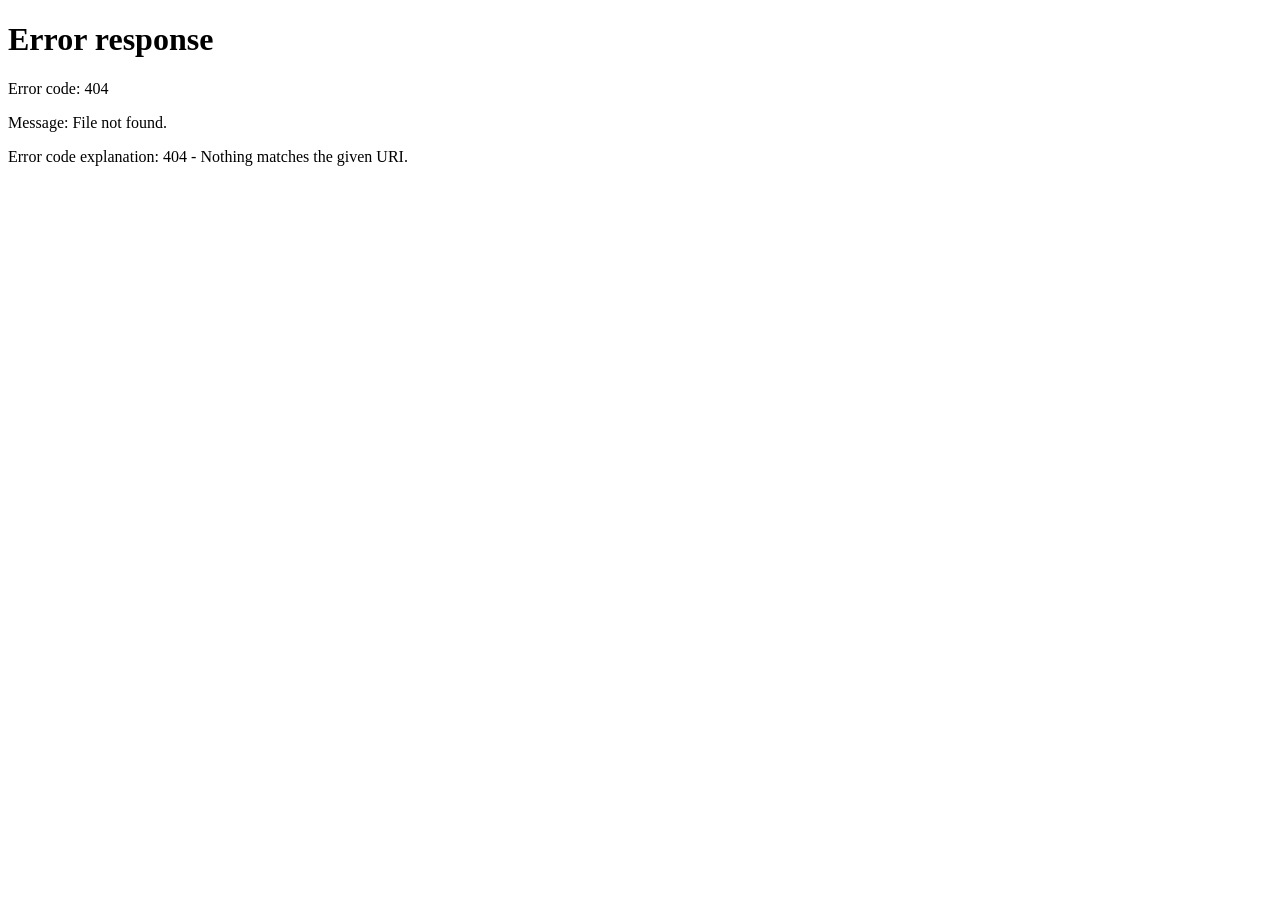
==== index.html @ 5653e05f "Add files via upload" ====
<!doctype html>
<html lang="de">
<head>
<meta charset="utf-8">
<meta name="viewport" content="width=device-width, initial-scale=1">
<title>Anamovo — Atem- &amp; Entspannungsübungen für iPhone, iPad &amp; Apple Watch</title>
<meta name="description" content="Anamovo ist eine Atem- und Entspannungsapp für iPhone, iPad und Apple Watch mit Herzfrequenzmessung, eigenen Übungen und Farbthemes. Alles bleibt lokal auf deinem Gerät.">

<!-- Open Graph / social -->
<meta property="og:type" content="website">
<meta property="og:site_name" content="Anamovo">
<meta property="og:locale" content="de_DE">
<meta property="og:locale:alternate" content="en_US">
<meta property="og:title" content="Anamovo — Atem- &amp; Entspannungsübungen für iPhone, iPad &amp; Apple Watch">
<meta property="og:description" content="Anamovo ist eine Atem- und Entspannungsapp für iPhone, iPad und Apple Watch mit Herzfrequenzmessung, eigenen Übungen und Farbthemes. Alles bleibt lokal auf deinem Gerät.">
<meta property="og:url" content="https://www.anamovo.com/index.html">
<meta property="og:image" content="https://www.anamovo.com/assets/img/og.png">
<meta property="og:image:width" content="1200">
<meta property="og:image:height" content="630">
<meta property="og:image:alt" content="Anamovo — Atem- &amp; Entspannungs-App für iPhone, iPad und Apple Watch">
<meta name="twitter:card" content="summary_large_image">
<meta name="twitter:title" content="Anamovo — Atem- &amp; Entspannungsübungen für iPhone, iPad &amp; Apple Watch">
<meta name="twitter:description" content="Anamovo ist eine Atem- und Entspannungsapp für iPhone, iPad und Apple Watch mit Herzfrequenzmessung, eigenen Übungen und Farbthemes. Alles bleibt lokal auf deinem Gerät.">
<meta name="twitter:image" content="https://www.anamovo.com/assets/img/og.png">
<link rel="canonical" href="./index.html">
<link rel="alternate" hreflang="de" href="./index.html">
<link rel="alternate" hreflang="en" href="./en/index.html">
<script>
  (function () {
    try {
      if (localStorage.getItem("anamovoLang")) return;
      localStorage.setItem("anamovoLang", "1");
      var current = document.documentElement.lang.slice(0, 2);
      var preferred = ((navigator.languages && navigator.languages[0]) || navigator.language || "").slice(0, 2).toLowerCase();
      var want = preferred === "de" ? "de" : "en";
      if (want === current) return;
      var alt = document.querySelector('link[hreflang="' + want + '"]');
      if (alt) location.replace(alt.href);
    } catch (e) {}
  })();
</script>
<link rel="icon" href="assets/img/favicon-32.png?v=2" sizes="32x32">
<link rel="icon" href="assets/img/favicon-16.png?v=2" sizes="16x16">
<link rel="apple-touch-icon" href="assets/img/apple-touch-icon.png?v=2">
<meta name="theme-color" content="#132726">
<link rel="preload" href="assets/fonts/bricolage-grotesque-var-latin.woff2" as="font" type="font/woff2" crossorigin>
<link rel="preload" href="assets/fonts/manrope-var-latin.woff2" as="font" type="font/woff2" crossorigin>
<link rel="preload" href="assets/fonts/karla-400-latin.woff2" as="font" type="font/woff2" crossorigin>
<link rel="stylesheet" href="assets/css/fonts.css?v=48">
<link rel="stylesheet" href="assets/css/styles.css?v=58">
</head>
<body data-glow-proto>
<a class="skip-link" href="#inhalt">Zum Inhalt springen</a>

<header class="site-nav">
  <div class="container">
    <a class="wordmark" href="#top">
      <img class="icon-mark" src="assets/img/icon-mark.png" alt="" width="32" height="32">
      Anamovo
    </a>
    <div class="nav-right">
      <nav class="lang-switch" aria-label="Sprache">
        <a href="./index.html" aria-current="true">DE</a>
        <a href="./en/index.html">EN</a>
      </nav>
      <a class="pill-badge" href="https://www.apple.com/de/app-store/"><span class="dot"></span>Jetzt im App Store</a>
    </div>
  </div>
</header>

<main id="inhalt">
  <section class="hero" id="top">
    <div class="container hero-inner">
      <p class="eyebrow">Für iPhone · iPad · Apple Watch</p>
      <h1>Ein ruhiger Raum, der mit dir atmet.</h1>
      <p class="lede">Anamovo begleitet dich mit geführten Atem- und Entspannungsübungen, misst auf Wunsch deine Herzfrequenz über Apple&nbsp;Watch oder AirPods&nbsp;Pro&nbsp;3 — und bleibt dabei vollständig auf deinem Gerät.</p>

      <div class="hero-actions">
        <a class="app-store-badge" href="https://www.apple.com/de/app-store/"><img src="assets/svg/app-store-badge-de.svg" alt="Jetzt im App Store laden" width="120" height="40"></a>
        <a class="btn btn-ghost" href="#funktionen">Funktionen entdecken</a>
      </div>

      <div class="breath-stage">
        <div class="breath-ring-wrap" data-breath-ring data-phases='["Einatmen","Halten","Ausatmen","Halten"]'>
          <svg viewBox="0 0 280 280" aria-hidden="true">
            <circle class="breath-track" cx="140" cy="140" r="96"/>
            <polygon class="breath-fixed-tick" points="140,38 133,24 147,24"/>
            <polygon class="breath-fixed-tick" points="242,140 256,133 256,147"/>
            <polygon class="breath-fixed-tick" points="140,242 133,256 147,256"/>
            <polygon class="breath-fixed-tick" points="38,140 24,133 24,147"/>
            <g class="breath-marker" data-breath-marker>
              <circle class="breath-marker-dot" cx="140" cy="44" r="7"/>
            </g>
          </svg>
          <div class="breath-core">
            <span class="breath-label" data-breath-label>Einatmen</span>
          </div>
        </div>
        <p class="breath-hint">Folge dem Punkt eine Runde lang mit — genau im 4-4-4-4-Sekunden-Takt, den auch die App für „Focus Box" nutzt.</p>
      </div>
    </div>
  </section>

  <section class="feature" id="funktionen">
    <div class="container">
      <div>
        <p class="eyebrow">Übungen</p>
        <h2>Fertige Übungen — und deine eigenen.</h2>
        <p class="lede">Starte mit sorgfältig gestalteten Übungen wie „Ground Calm" oder „Focus Box", oder stelle Atemrhythmus, Dauer und Zyklen frei nach deinem eigenen Tempo zusammen.</p>
        <ul class="feature-list">
          <li><svg width="20" height="20" viewBox="0 0 20 20" fill="none" aria-hidden="true"><path d="M4 10.5L8 14.5L16 6" stroke="currentColor" stroke-width="2" stroke-linecap="round" stroke-linejoin="round"/></svg><span>Kuratierte Übungen für Entspannung, Fokus und Stressabbau</span></li>
          <li><svg width="20" height="20" viewBox="0 0 20 20" fill="none" aria-hidden="true"><path d="M4 10.5L8 14.5L16 6" stroke="currentColor" stroke-width="2" stroke-linecap="round" stroke-linejoin="round"/></svg><span>Eigenes Atemtempo, eigene Dauer, eigene Zyklen</span></li>
          <li><svg width="20" height="20" viewBox="0 0 20 20" fill="none" aria-hidden="true"><path d="M4 10.5L8 14.5L16 6" stroke="currentColor" stroke-width="2" stroke-linecap="round" stroke-linejoin="round"/></svg><span>Haptisches Feedback und ruhige Hintergrundklänge</span></li>
        </ul>
      </div>
      <div class="device-frame">
        <picture><source srcset="assets/img/shot-exercises.avif" type="image/avif"><img src="assets/img/shot-exercises.jpg" alt="Anamovo auf dem iPhone: Übung „Ground Calm" mit Atem-Ring und 5-Minuten-Timer." loading="lazy" width="414" height="900"></picture>
      </div>
    </div>
  </section>

  <section class="feature reverse">
    <div class="container">
      <div>
        <p class="eyebrow">Herzfrequenz</p>
        <h2>Spüren, wie sich dein Körper beruhigt.</h2>
        <p class="lede">Verbinde deine Apple&nbsp;Watch oder AirPods&nbsp;Pro&nbsp;3, und Anamovo zeigt dir deine Herzfrequenz während der Übung — als sanfte Rückmeldung, kein Leistungswert.</p>
        <ul class="feature-list">
          <li><svg width="20" height="20" viewBox="0 0 20 20" fill="none" aria-hidden="true"><path d="M4 10.5L8 14.5L16 6" stroke="currentColor" stroke-width="2" stroke-linecap="round" stroke-linejoin="round"/></svg><span>Herzfrequenz über Apple Watch</span></li>
          <li><svg width="20" height="20" viewBox="0 0 20 20" fill="none" aria-hidden="true"><path d="M4 10.5L8 14.5L16 6" stroke="currentColor" stroke-width="2" stroke-linecap="round" stroke-linejoin="round"/></svg><span>Herzfrequenzmessung auch über AirPods Pro 3</span></li>
          <li><svg width="20" height="20" viewBox="0 0 20 20" fill="none" aria-hidden="true"><path d="M4 10.5L8 14.5L16 6" stroke="currentColor" stroke-width="2" stroke-linecap="round" stroke-linejoin="round"/></svg><span>Kein medizinisches Gerät — reine Achtsamkeits-Rückmeldung</span></li>
        </ul>
      </div>
      <div class="pulse-panel" aria-hidden="true">
        <svg viewBox="0 0 400 120" preserveAspectRatio="none">
          <path class="pulse-line" d="M0,60 L40,60 L55,45 L70,75 L85,15 L100,100 L115,55 L140,60 L180,60 L195,50 L210,68 L225,60 L260,60 L300,60 L315,45 L330,75 L345,15 L360,100 L375,55 L400,60"/>
        </svg>
        <div class="pulse-devices">
          <span><span class="swatch"></span>Apple Watch</span>
          <span><span class="swatch"></span>AirPods Pro 3</span>
        </div>
      </div>
    </div>
  </section>

  <section class="feature">
    <div class="container">
      <div>
        <p class="eyebrow">Farbthemes</p>
        <h2>Ein Licht, das zu dir passt.</h2>
        <p class="lede">Wähle aus mehreren Farbthemes, die den Himmel hinter der App verändern — und mit ihm auch die Hintergrundmusik. Probier es gleich hier aus:</p>
        <div class="theme-swatches" role="group" aria-label="Farbtheme-Vorschau">
          <button class="theme-swatch" type="button" style="background:#A9C9E3" data-theme-color="#dceaf6" data-theme-color-2="#a9c9e3" aria-pressed="true" aria-label="Theme Himmelblau"></button>
          <button class="theme-swatch" type="button" style="background:#8FD9C4" data-theme-color="#dff5ee" data-theme-color-2="#8fd9c4" aria-pressed="false" aria-label="Theme Minze"></button>
          <button class="theme-swatch" type="button" style="background:#B7D3A0" data-theme-color="#e9f2df" data-theme-color-2="#b7d3a0" aria-pressed="false" aria-label="Theme Salbei"></button>
          <button class="theme-swatch" type="button" style="background:#C9BEEA" data-theme-color="#efeafa" data-theme-color-2="#c9beea" aria-pressed="false" aria-label="Theme Lavendel"></button>
          <button class="theme-swatch" type="button" style="background:#2C3B63" data-theme-color="#3d4f80" data-theme-color-2="#151d33" aria-pressed="false" aria-label="Theme Nacht"></button>
          <button class="theme-swatch" type="button" style="background:#F1E8D6" data-theme-color="#faf5ea" data-theme-color-2="#f1e8d6" aria-pressed="false" aria-label="Theme Sand"></button>
        </div>
      </div>
      <div class="device-frame theme-demo" data-theme-demo>
        <picture><source srcset="assets/img/shot-themes.avif" type="image/avif"><img src="assets/img/shot-themes.jpg" alt="Anamovo Einstellungen: sechs wählbare Farbthemes sowie Optionen für Hintergrundmusik, Haptik und Erinnerungen." loading="lazy" width="414" height="900"></picture>
      </div>
    </div>
  </section>

  <section class="feature reverse">
    <div class="container">
      <div>
        <p class="eyebrow">Erinnerungen &amp; Verlauf</p>
        <h2>Eine ruhige Gewohnheit, die sichtbar wird.</h2>
        <p class="lede">Lass dich sanft an deine Übung erinnern und sieh im Kalender, wann du dir Zeit genommen hast — jede Sitzung wird mit ihren Daten lokal gespeichert.</p>
        <ul class="feature-list">
          <li><svg width="20" height="20" viewBox="0 0 20 20" fill="none" aria-hidden="true"><path d="M4 10.5L8 14.5L16 6" stroke="currentColor" stroke-width="2" stroke-linecap="round" stroke-linejoin="round"/></svg><span>Tägliche Erinnerungen</span></li>
          <li><svg width="20" height="20" viewBox="0 0 20 20" fill="none" aria-hidden="true"><path d="M4 10.5L8 14.5L16 6" stroke="currentColor" stroke-width="2" stroke-linecap="round" stroke-linejoin="round"/></svg><span>Kalender mit jeder durchgeführten Sitzung</span></li>
          <li><svg width="20" height="20" viewBox="0 0 20 20" fill="none" aria-hidden="true"><path d="M4 10.5L8 14.5L16 6" stroke="currentColor" stroke-width="2" stroke-linecap="round" stroke-linejoin="round"/></svg><span>Alle Daten ausschließlich auf deinem Gerät</span></li>
        </ul>
      </div>
      <div class="device-frame">
        <picture><source srcset="assets/img/shot-sessions.avif" type="image/avif"><img src="assets/img/shot-sessions.jpg" alt="Anamovo Sitzungskalender für Januar mit Übersicht der durchgeführten Übungen pro Tag." loading="lazy" width="414" height="900"></picture>
      </div>
    </div>
  </section>

  <section class="manifesto">
    <div class="container">
      <p class="eyebrow">Privatsphäre</p>
      <h2>Alles bleibt bei dir.</h2>
      <div class="manifesto-grid">
        <article>
          <h3>Kein Konto</h3>
          <p>Anamovo startet direkt — ohne Registrierung, ohne Anmeldung.</p>
        </article>
        <article>
          <h3>Keine Cloud</h3>
          <p>Übungen, Herzfrequenzdaten und Verlauf verlassen dein Gerät nie.</p>
        </article>
        <article>
          <h3>Kein Tracking</h3>
          <p>Keine Analyse-Tools, keine Werbe-IDs, keine Weitergabe an Dritte.</p>
        </article>
      </div>
    </div>
  </section>

  <section class="platforms">
    <div class="container">
      <p class="eyebrow">Ein Erlebnis, drei Geräte</p>
      <h2>iPhone, iPad und Apple Watch.</h2>
      <ul class="platform-row">
        <li>
          <svg viewBox="0 0 48 48" fill="none" aria-hidden="true"><rect x="15" y="4" width="18" height="40" rx="4" stroke="currentColor" stroke-width="2.2"/><line x1="21" y1="38" x2="27" y2="38" stroke="currentColor" stroke-width="2.2" stroke-linecap="round"/></svg>
          <span>iPhone</span>
        </li>
        <li>
          <svg viewBox="0 0 48 48" fill="none" aria-hidden="true"><rect x="6" y="7" width="36" height="34" rx="4" stroke="currentColor" stroke-width="2.2"/><line x1="24" y1="35" x2="24.02" y2="35" stroke="currentColor" stroke-width="2.6" stroke-linecap="round"/></svg>
          <span>iPad</span>
        </li>
        <li>
          <svg viewBox="0 0 48 48" fill="none" aria-hidden="true"><rect x="14" y="10" width="20" height="28" rx="7" stroke="currentColor" stroke-width="2.2"/><path d="M19 10V6.5C19 5.4 19.9 4.5 21 4.5H27C28.1 4.5 29 5.4 29 6.5V10" stroke="currentColor" stroke-width="2.2"/><path d="M19 38V41.5C19 42.6 19.9 43.5 21 43.5H27C28.1 43.5 29 42.6 29 41.5V38" stroke="currentColor" stroke-width="2.2"/><line x1="34" y1="17" x2="37" y2="17" stroke="currentColor" stroke-width="2.2" stroke-linecap="round"/></svg>
          <span>Apple Watch</span>
        </li>
      </ul>
    </div>
  </section>
</main>

<footer class="site-footer">
  <div class="footer-top container">
    <a class="wordmark footer-wordmark" href="#top">
      <img class="icon-mark" src="assets/img/icon-mark.png" alt="" width="32" height="32">
      Anamovo
    </a>
    <p class="footer-note">Anamovo ist jetzt im App Store erhältlich für iPhone, iPad und Apple Watch. Diese Seite sammelt keine E-Mail-Adressen oder Nutzungsdaten.</p>
  </div>
  <div class="footer-grid container">
    <nav aria-label="Rechtliches">
      <a href="datenschutz.html">Datenschutz</a>
      <a href="support.html">Support</a>
      <a href="impressum.html">Impressum</a>
    </nav>
    <nav class="lang-switch" aria-label="Sprache">
      <a href="./index.html" aria-current="true">Deutsch</a>
      <a href="./en/index.html">English</a>
    </nav>
  </div>
  <div class="footer-meta container">
    <span>© 2026 MTK1974 Apps</span>
    <span>Entworfen für iPhone, iPad &amp; Apple Watch</span>
  </div>
</footer>

<script src="assets/js/main.js?v=50"></script>
</body>
</html>
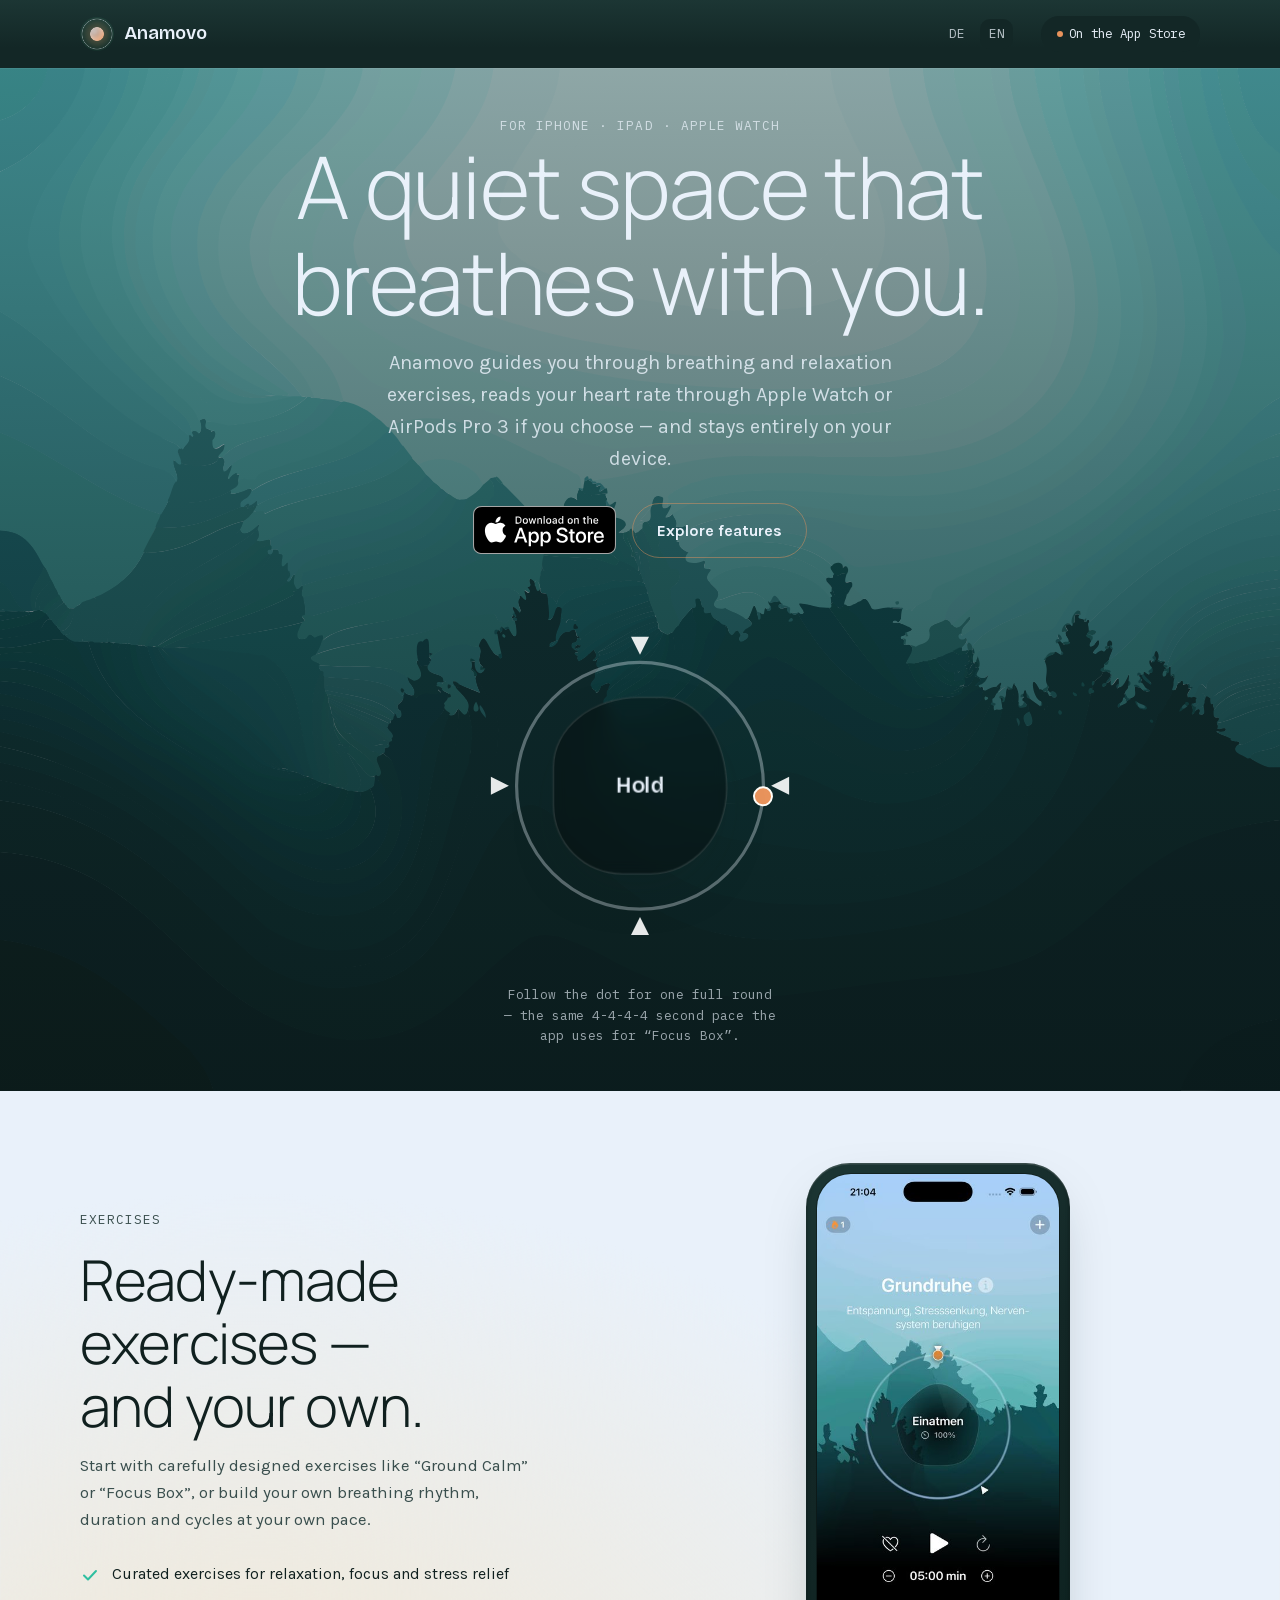
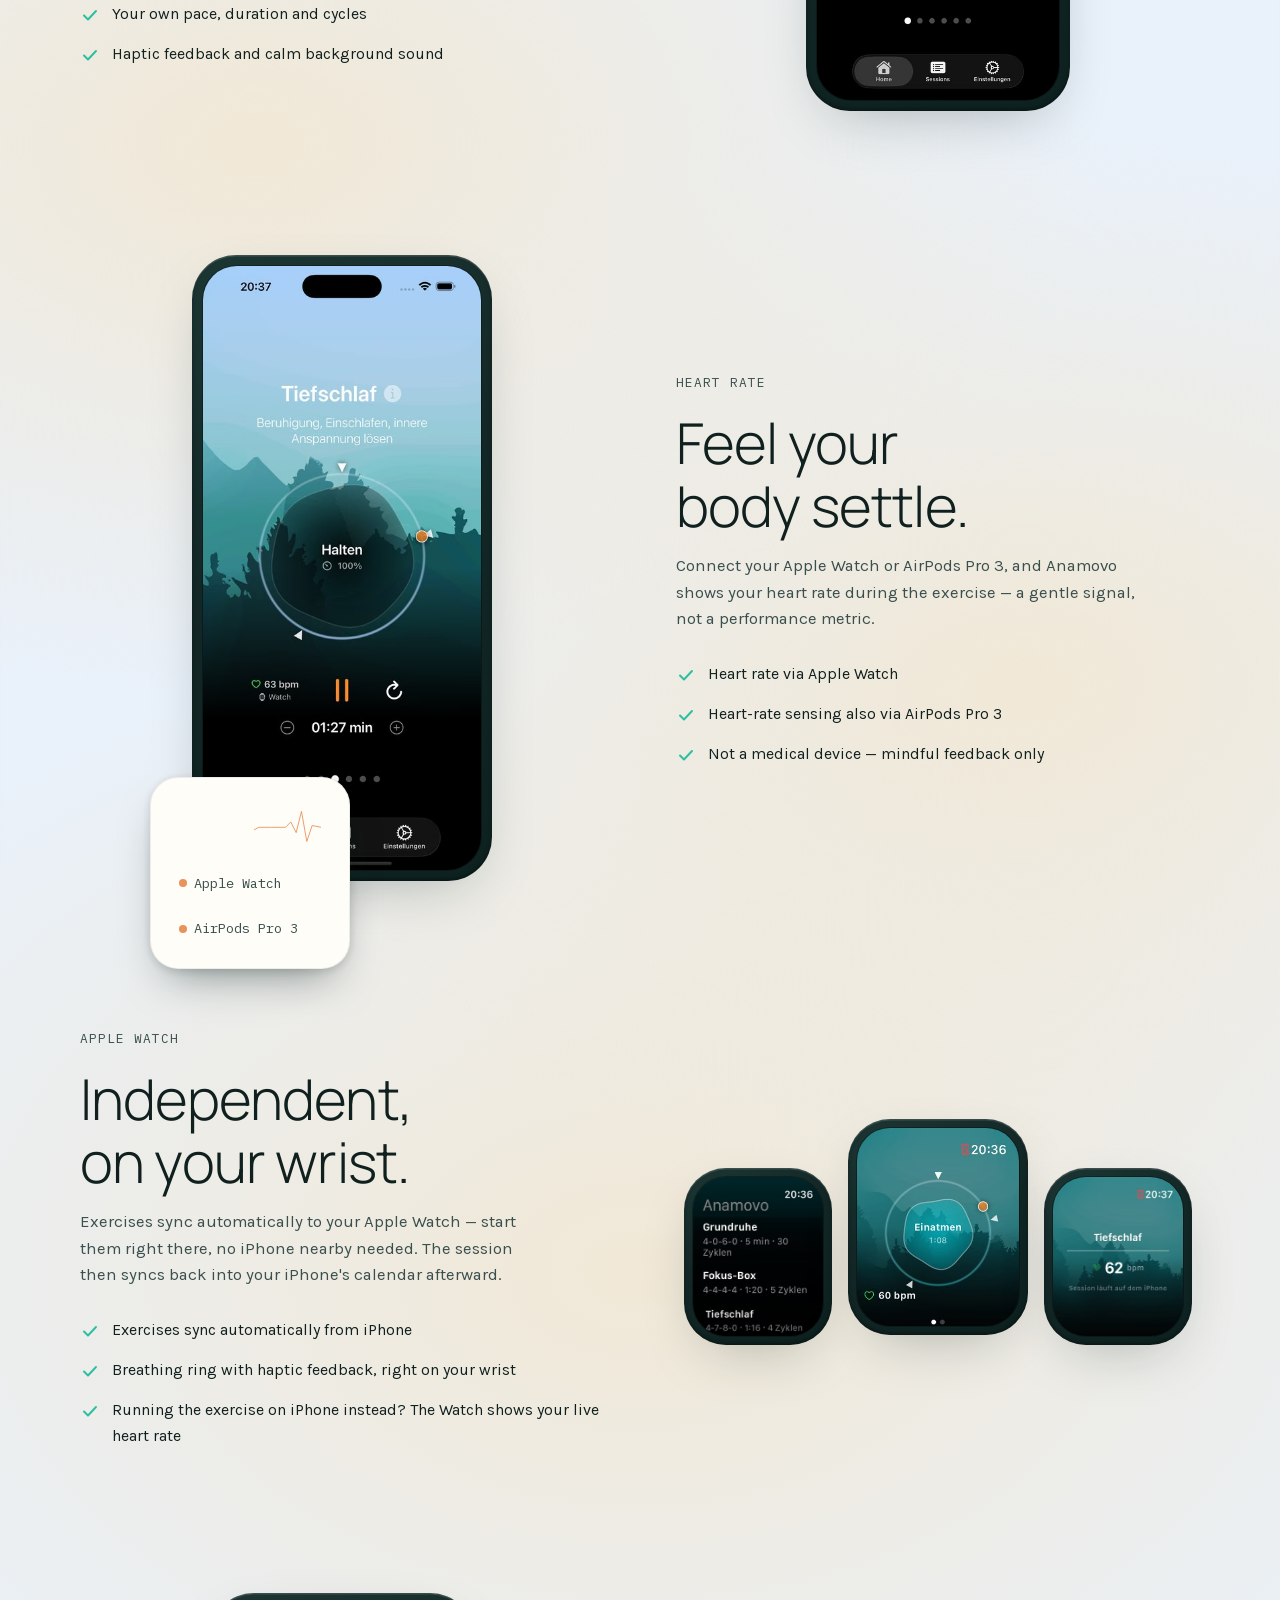
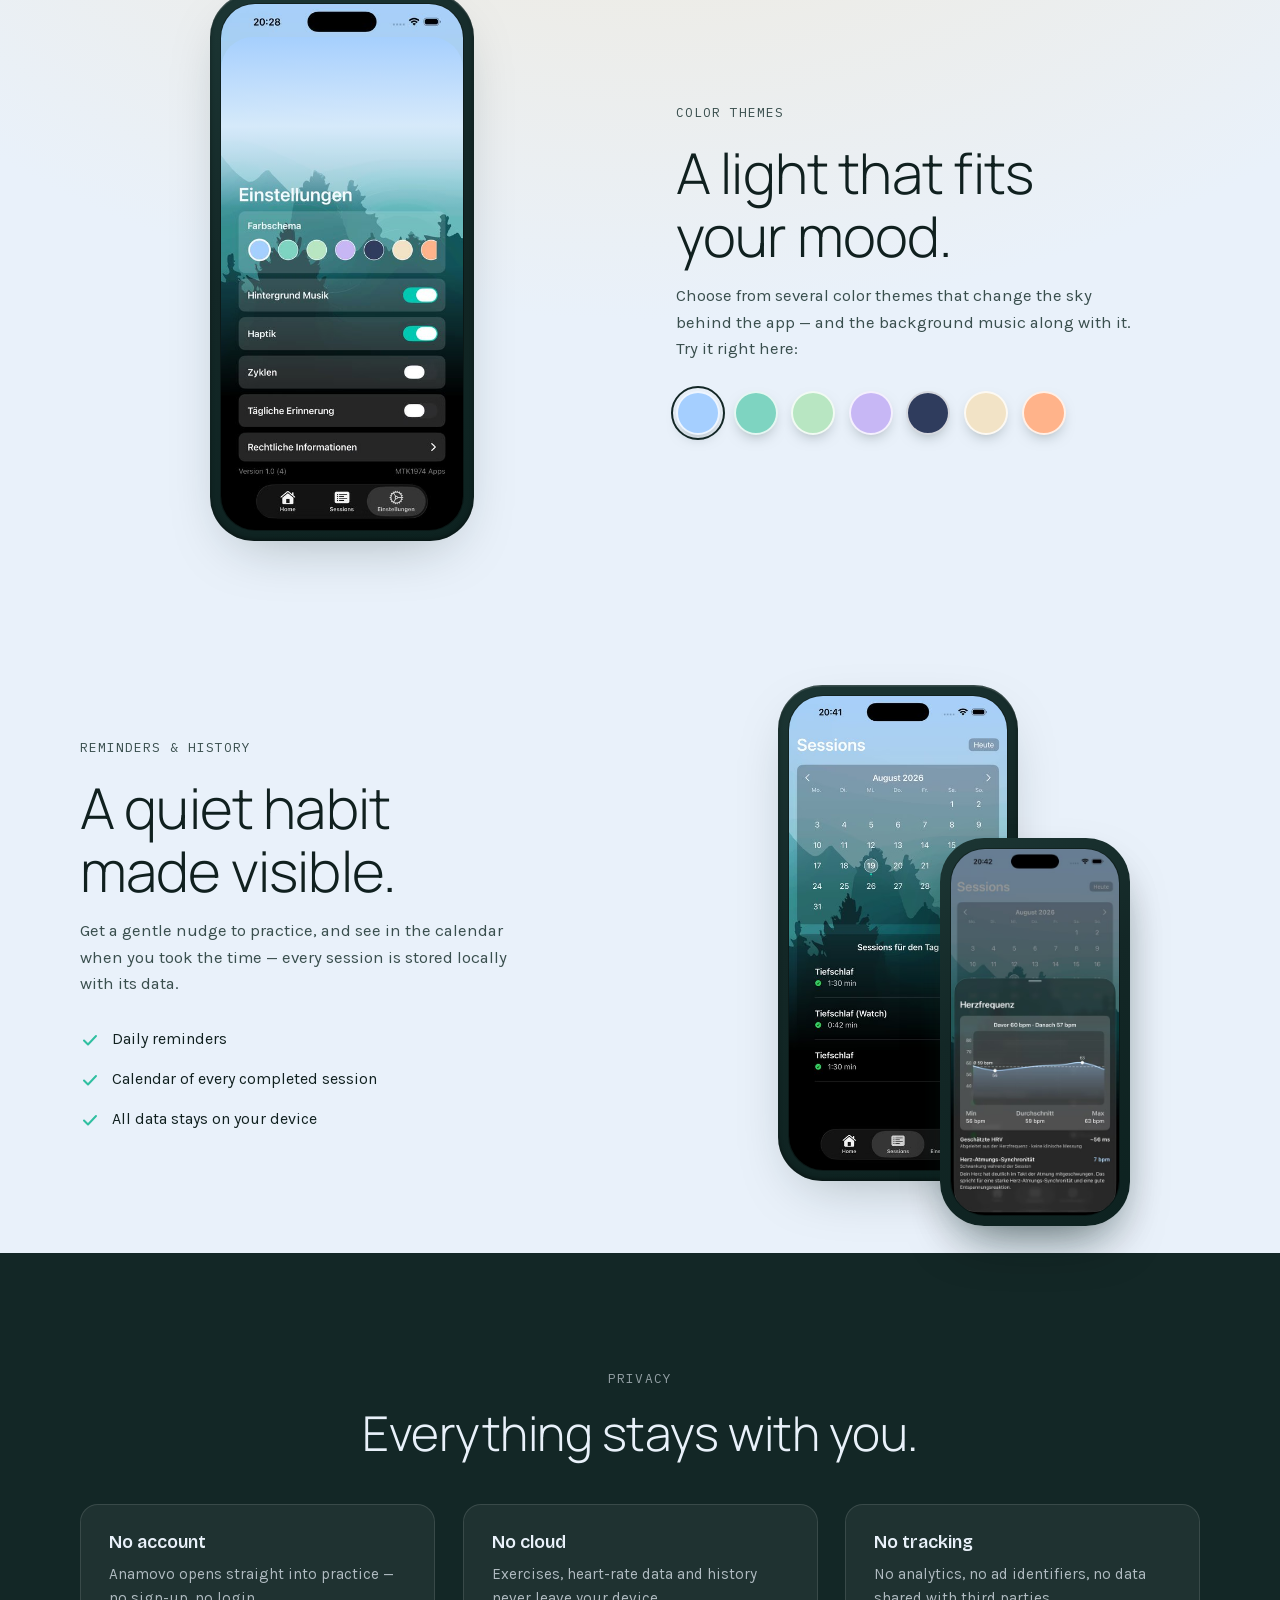
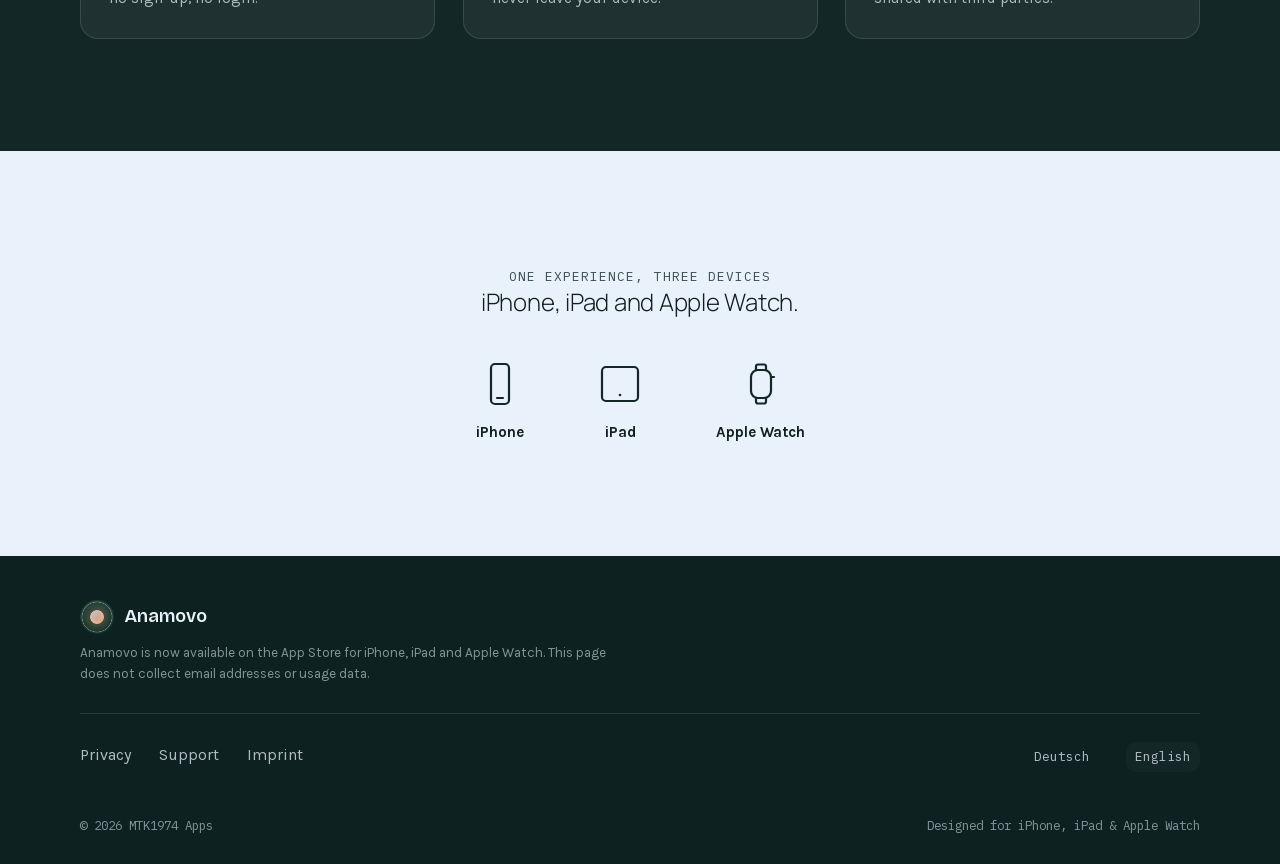
==== commit f0da09b3: "Add files via upload" ====
--- a/index.html
+++ b/index.html
@@ -47,7 +47,7 @@
 <link rel="preload" href="assets/fonts/manrope-var-latin.woff2" as="font" type="font/woff2" crossorigin>
 <link rel="preload" href="assets/fonts/karla-400-latin.woff2" as="font" type="font/woff2" crossorigin>
 <link rel="stylesheet" href="assets/css/fonts.css?v=48">
-<link rel="stylesheet" href="assets/css/styles.css?v=58">
+<link rel="stylesheet" href="assets/css/styles.css?v=60">
 </head>
 <body data-glow-proto>
 <a class="skip-link" href="#inhalt">Zum Inhalt springen</a>
@@ -114,7 +114,7 @@
         </ul>
       </div>
       <div class="device-frame">
-        <picture><source srcset="assets/img/shot-exercises.avif" type="image/avif"><img src="assets/img/shot-exercises.jpg" alt="Anamovo auf dem iPhone: Übung „Ground Calm" mit Atem-Ring und 5-Minuten-Timer." loading="lazy" width="414" height="900"></picture>
+        <picture><source srcset="assets/img/shot-exercises.avif?v=2" type="image/avif"><img src="assets/img/shot-exercises.jpg?v=2" alt="Anamovo auf dem iPhone: Übung „Grundruhe" mit Atem-Ring und 5-Minuten-Timer." loading="lazy" width="414" height="900"></picture>
       </div>
     </div>
   </section>
@@ -131,40 +131,72 @@
           <li><svg width="20" height="20" viewBox="0 0 20 20" fill="none" aria-hidden="true"><path d="M4 10.5L8 14.5L16 6" stroke="currentColor" stroke-width="2" stroke-linecap="round" stroke-linejoin="round"/></svg><span>Kein medizinisches Gerät — reine Achtsamkeits-Rückmeldung</span></li>
         </ul>
       </div>
-      <div class="pulse-panel" aria-hidden="true">
-        <svg viewBox="0 0 400 120" preserveAspectRatio="none">
-          <path class="pulse-line" d="M0,60 L40,60 L55,45 L70,75 L85,15 L100,100 L115,55 L140,60 L180,60 L195,50 L210,68 L225,60 L260,60 L300,60 L315,45 L330,75 L345,15 L360,100 L375,55 L400,60"/>
-        </svg>
-        <div class="pulse-devices">
-          <span><span class="swatch"></span>Apple Watch</span>
-          <span><span class="swatch"></span>AirPods Pro 3</span>
+      <div class="pulse-composition">
+        <div class="device-frame">
+          <picture><source srcset="assets/img/shot-heartrate.avif" type="image/avif"><img src="assets/img/shot-heartrate.jpg" alt="Anamovo auf dem iPhone: laufende Übung mit Live-Herzfrequenz (63 bpm) über Apple Watch." loading="lazy" width="414" height="900"></picture>
+        </div>
+        <div class="pulse-panel" aria-hidden="true">
+          <svg viewBox="0 0 400 120" preserveAspectRatio="none">
+            <path class="pulse-line" d="M0,60 L40,60 L55,45 L70,75 L85,15 L100,100 L115,55 L140,60 L180,60 L195,50 L210,68 L225,60 L260,60 L300,60 L315,45 L330,75 L345,15 L360,100 L375,55 L400,60"/>
+          </svg>
+          <div class="pulse-devices">
+            <span><span class="swatch"></span>Apple Watch</span>
+            <span><span class="swatch"></span>AirPods Pro 3</span>
+          </div>
         </div>
       </div>
     </div>
   </section>
 
   <section class="feature">
+    <div class="container">
+      <div>
+        <p class="eyebrow">Apple Watch</p>
+        <h2>Eigenständig am Handgelenk.</h2>
+        <p class="lede">Übungen synchronisieren sich automatisch auf deine Apple&nbsp;Watch — starte sie direkt dort, ganz ohne iPhone in der Nähe. Danach landet die Sitzung automatisch wieder im Kalender auf dem iPhone.</p>
+        <ul class="feature-list">
+          <li><svg width="20" height="20" viewBox="0 0 20 20" fill="none" aria-hidden="true"><path d="M4 10.5L8 14.5L16 6" stroke="currentColor" stroke-width="2" stroke-linecap="round" stroke-linejoin="round"/></svg><span>Übungen synchronisieren automatisch vom iPhone</span></li>
+          <li><svg width="20" height="20" viewBox="0 0 20 20" fill="none" aria-hidden="true"><path d="M4 10.5L8 14.5L16 6" stroke="currentColor" stroke-width="2" stroke-linecap="round" stroke-linejoin="round"/></svg><span>Atem-Ring mit Haptik direkt am Handgelenk</span></li>
+          <li><svg width="20" height="20" viewBox="0 0 20 20" fill="none" aria-hidden="true"><path d="M4 10.5L8 14.5L16 6" stroke="currentColor" stroke-width="2" stroke-linecap="round" stroke-linejoin="round"/></svg><span>Läuft die Übung stattdessen auf dem iPhone, zeigt die Watch live deinen Puls</span></li>
+        </ul>
+      </div>
+      <div class="watch-frame-row">
+        <div class="watch-frame">
+          <picture><source srcset="assets/img/shot-watch-list.avif" type="image/avif"><img src="assets/img/shot-watch-list.jpg" alt="Anamovo auf der Apple Watch: Liste der vom iPhone synchronisierten Übungen." loading="lazy" width="300" height="367"></picture>
+        </div>
+        <div class="watch-frame">
+          <picture><source srcset="assets/img/shot-watch-run.avif" type="image/avif"><img src="assets/img/shot-watch-run.jpg" alt="Anamovo auf der Apple Watch: laufende Atemübung mit Ring und Live-Herzfrequenz, eigenständig ohne iPhone." loading="lazy" width="300" height="367"></picture>
+        </div>
+        <div class="watch-frame">
+          <picture><source srcset="assets/img/shot-watch-companion.avif" type="image/avif"><img src="assets/img/shot-watch-companion.jpg" alt="Apple Watch als Puls-Begleitanzeige, während eine Übung auf dem iPhone läuft." loading="lazy" width="300" height="367"></picture>
+        </div>
+      </div>
+    </div>
+  </section>
+
+  <section class="feature reverse">
     <div class="container">
       <div>
         <p class="eyebrow">Farbthemes</p>
         <h2>Ein Licht, das zu dir passt.</h2>
         <p class="lede">Wähle aus mehreren Farbthemes, die den Himmel hinter der App verändern — und mit ihm auch die Hintergrundmusik. Probier es gleich hier aus:</p>
         <div class="theme-swatches" role="group" aria-label="Farbtheme-Vorschau">
-          <button class="theme-swatch" type="button" style="background:#A9C9E3" data-theme-color="#dceaf6" data-theme-color-2="#a9c9e3" aria-pressed="true" aria-label="Theme Himmelblau"></button>
-          <button class="theme-swatch" type="button" style="background:#8FD9C4" data-theme-color="#dff5ee" data-theme-color-2="#8fd9c4" aria-pressed="false" aria-label="Theme Minze"></button>
-          <button class="theme-swatch" type="button" style="background:#B7D3A0" data-theme-color="#e9f2df" data-theme-color-2="#b7d3a0" aria-pressed="false" aria-label="Theme Salbei"></button>
-          <button class="theme-swatch" type="button" style="background:#C9BEEA" data-theme-color="#efeafa" data-theme-color-2="#c9beea" aria-pressed="false" aria-label="Theme Lavendel"></button>
-          <button class="theme-swatch" type="button" style="background:#2C3B63" data-theme-color="#3d4f80" data-theme-color-2="#151d33" aria-pressed="false" aria-label="Theme Nacht"></button>
-          <button class="theme-swatch" type="button" style="background:#F1E8D6" data-theme-color="#faf5ea" data-theme-color-2="#f1e8d6" aria-pressed="false" aria-label="Theme Sand"></button>
+          <button class="theme-swatch" type="button" style="background:#A5CFFF" data-theme-color="#e0efff" data-theme-color-2="#a5cfff" aria-pressed="true" aria-label="Theme Himmelblau"></button>
+          <button class="theme-swatch" type="button" style="background:#7ED4C1" data-theme-color="#d3f0ea" data-theme-color-2="#7ed4c1" aria-pressed="false" aria-label="Theme Türkis"></button>
+          <button class="theme-swatch" type="button" style="background:#B8E6C2" data-theme-color="#e7f6ea" data-theme-color-2="#b8e6c2" aria-pressed="false" aria-label="Theme Minze"></button>
+          <button class="theme-swatch" type="button" style="background:#C7B7F5" data-theme-color="#ece7fc" data-theme-color-2="#c7b7f5" aria-pressed="false" aria-label="Theme Lavendel"></button>
+          <button class="theme-swatch" type="button" style="background:#2F3C5D" data-theme-color="#767e94" data-theme-color-2="#181e2e" aria-pressed="false" aria-label="Theme Nacht"></button>
+          <button class="theme-swatch" type="button" style="background:#F2E3C6" data-theme-color="#fbf5ec" data-theme-color-2="#f2e3c6" aria-pressed="false" aria-label="Theme Sand"></button>
+          <button class="theme-swatch" type="button" style="background:#FFB38A" data-theme-color="#ffe5d7" data-theme-color-2="#ffb38a" aria-pressed="false" aria-label="Theme Koralle"></button>
         </div>
       </div>
       <div class="device-frame theme-demo" data-theme-demo>
-        <picture><source srcset="assets/img/shot-themes.avif" type="image/avif"><img src="assets/img/shot-themes.jpg" alt="Anamovo Einstellungen: sechs wählbare Farbthemes sowie Optionen für Hintergrundmusik, Haptik und Erinnerungen." loading="lazy" width="414" height="900"></picture>
-      </div>
-    </div>
-  </section>
-
-  <section class="feature reverse">
+        <picture><source srcset="assets/img/shot-themes.avif?v=2" type="image/avif"><img src="assets/img/shot-themes.jpg?v=2" alt="Anamovo Einstellungen: sieben wählbare Farbthemes sowie Optionen für Hintergrundmusik, Haptik und Erinnerungen." loading="lazy" width="414" height="900"></picture>
+      </div>
+    </div>
+  </section>
+
+  <section class="feature">
     <div class="container">
       <div>
         <p class="eyebrow">Erinnerungen &amp; Verlauf</p>
@@ -176,8 +208,13 @@
           <li><svg width="20" height="20" viewBox="0 0 20 20" fill="none" aria-hidden="true"><path d="M4 10.5L8 14.5L16 6" stroke="currentColor" stroke-width="2" stroke-linecap="round" stroke-linejoin="round"/></svg><span>Alle Daten ausschließlich auf deinem Gerät</span></li>
         </ul>
       </div>
-      <div class="device-frame">
-        <picture><source srcset="assets/img/shot-sessions.avif" type="image/avif"><img src="assets/img/shot-sessions.jpg" alt="Anamovo Sitzungskalender für Januar mit Übersicht der durchgeführten Übungen pro Tag." loading="lazy" width="414" height="900"></picture>
+      <div class="session-composition">
+        <div class="device-frame">
+          <picture><source srcset="assets/img/shot-sessions.avif?v=2" type="image/avif"><img src="assets/img/shot-sessions.jpg?v=2" alt="Anamovo Sitzungskalender mit Übersicht der durchgeführten Übungen inklusive Herzfrequenz pro Sitzung — auch eigenständig auf der Apple Watch absolviert." loading="lazy" width="414" height="900"></picture>
+        </div>
+        <div class="device-frame">
+          <picture><source srcset="assets/img/shot-sessions-chart.avif?v=6" type="image/avif"><img src="assets/img/shot-sessions-chart.jpg?v=6" alt="Anamovo Herzfrequenz-Auswertung einer Sitzung: Verlauf, Min/Ø/Max und geschätzte HRV." loading="lazy" width="414" height="900"></picture>
+        </div>
       </div>
     </div>
   </section>
--- a/assets/css/fonts.css
+++ b/assets/css/fonts.css
@@ -0,0 +1,128 @@
+/* Self-hosted fonts — no third-party request (aligns with the app's on-device
+   privacy promise). latin + latin-ext only. */
+
+@font-face {
+  font-family: 'Bricolage Grotesque';
+  font-style: normal;
+  font-weight: 500 800;
+  font-display: swap;
+  src: url('../fonts/bricolage-grotesque-var-latin-ext.woff2') format('woff2');
+  unicode-range: U+0100-02BA, U+02BD-02C5, U+02C7-02CC, U+02CE-02D7, U+02DD-02FF, U+0304, U+0308, U+0329, U+1D00-1DBF, U+1E00-1E9F, U+1EF2-1EFF, U+2020, U+20A0-20AB, U+20AD-20C0, U+2113, U+2C60-2C7F, U+A720-A7FF;
+}
+
+@font-face {
+  font-family: 'Bricolage Grotesque';
+  font-style: normal;
+  font-weight: 500 800;
+  font-display: swap;
+  src: url('../fonts/bricolage-grotesque-var-latin.woff2') format('woff2');
+  unicode-range: U+0000-00FF, U+0131, U+0152-0153, U+02BB-02BC, U+02C6, U+02DA, U+02DC, U+0304, U+0308, U+0329, U+2000-206F, U+20AC, U+2122, U+2191, U+2193, U+2212, U+2215, U+FEFF, U+FFFD;
+}
+
+@font-face {
+  font-family: 'Manrope';
+  font-style: normal;
+  font-weight: 200 800;
+  font-display: swap;
+  src: url('../fonts/manrope-var-latin-ext.woff2') format('woff2');
+  unicode-range: U+0100-02BA, U+02BD-02C5, U+02C7-02CC, U+02CE-02D7, U+02DD-02FF, U+0304, U+0308, U+0329, U+1D00-1DBF, U+1E00-1E9F, U+1EF2-1EFF, U+2020, U+20A0-20AB, U+20AD-20C0, U+2113, U+2C60-2C7F, U+A720-A7FF;
+}
+
+@font-face {
+  font-family: 'Manrope';
+  font-style: normal;
+  font-weight: 200 800;
+  font-display: swap;
+  src: url('../fonts/manrope-var-latin.woff2') format('woff2');
+  unicode-range: U+0000-00FF, U+0131, U+0152-0153, U+02BB-02BC, U+02C6, U+02DA, U+02DC, U+0304, U+0308, U+0329, U+2000-206F, U+20AC, U+2122, U+2191, U+2193, U+2212, U+2215, U+FEFF, U+FFFD;
+}
+
+@font-face {
+  font-family: 'IBM Plex Mono';
+  font-style: normal;
+  font-weight: 400;
+  font-display: swap;
+  src: url('../fonts/ibm-plex-mono-400-latin-ext.woff2') format('woff2');
+  unicode-range: U+0100-02BA, U+02BD-02C5, U+02C7-02CC, U+02CE-02D7, U+02DD-02FF, U+0304, U+0308, U+0329, U+1D00-1DBF, U+1E00-1E9F, U+1EF2-1EFF, U+2020, U+20A0-20AB, U+20AD-20C0, U+2113, U+2C60-2C7F, U+A720-A7FF;
+}
+
+@font-face {
+  font-family: 'IBM Plex Mono';
+  font-style: normal;
+  font-weight: 400;
+  font-display: swap;
+  src: url('../fonts/ibm-plex-mono-400-latin.woff2') format('woff2');
+  unicode-range: U+0000-00FF, U+0131, U+0152-0153, U+02BB-02BC, U+02C6, U+02DA, U+02DC, U+0304, U+0308, U+0329, U+2000-206F, U+20AC, U+2122, U+2191, U+2193, U+2212, U+2215, U+FEFF, U+FFFD;
+}
+
+@font-face {
+  font-family: 'IBM Plex Mono';
+  font-style: normal;
+  font-weight: 500;
+  font-display: swap;
+  src: url('../fonts/ibm-plex-mono-500-latin-ext.woff2') format('woff2');
+  unicode-range: U+0100-02BA, U+02BD-02C5, U+02C7-02CC, U+02CE-02D7, U+02DD-02FF, U+0304, U+0308, U+0329, U+1D00-1DBF, U+1E00-1E9F, U+1EF2-1EFF, U+2020, U+20A0-20AB, U+20AD-20C0, U+2113, U+2C60-2C7F, U+A720-A7FF;
+}
+
+@font-face {
+  font-family: 'IBM Plex Mono';
+  font-style: normal;
+  font-weight: 500;
+  font-display: swap;
+  src: url('../fonts/ibm-plex-mono-500-latin.woff2') format('woff2');
+  unicode-range: U+0000-00FF, U+0131, U+0152-0153, U+02BB-02BC, U+02C6, U+02DA, U+02DC, U+0304, U+0308, U+0329, U+2000-206F, U+20AC, U+2122, U+2191, U+2193, U+2212, U+2215, U+FEFF, U+FFFD;
+}
+
+@font-face {
+  font-family: 'Karla';
+  font-style: normal;
+  font-weight: 400;
+  font-display: swap;
+  src: url('../fonts/karla-400-latin-ext.woff2') format('woff2');
+  unicode-range: U+0100-02BA, U+02BD-02C5, U+02C7-02CC, U+02CE-02D7, U+02DD-02FF, U+0304, U+0308, U+0329, U+1D00-1DBF, U+1E00-1E9F, U+1EF2-1EFF, U+2020, U+20A0-20AB, U+20AD-20C0, U+2113, U+2C60-2C7F, U+A720-A7FF;
+}
+
+@font-face {
+  font-family: 'Karla';
+  font-style: normal;
+  font-weight: 400;
+  font-display: swap;
+  src: url('../fonts/karla-400-latin.woff2') format('woff2');
+  unicode-range: U+0000-00FF, U+0131, U+0152-0153, U+02BB-02BC, U+02C6, U+02DA, U+02DC, U+0304, U+0308, U+0329, U+2000-206F, U+20AC, U+2122, U+2191, U+2193, U+2212, U+2215, U+FEFF, U+FFFD;
+}
+
+@font-face {
+  font-family: 'Karla';
+  font-style: normal;
+  font-weight: 500;
+  font-display: swap;
+  src: url('../fonts/karla-500-latin-ext.woff2') format('woff2');
+  unicode-range: U+0100-02BA, U+02BD-02C5, U+02C7-02CC, U+02CE-02D7, U+02DD-02FF, U+0304, U+0308, U+0329, U+1D00-1DBF, U+1E00-1E9F, U+1EF2-1EFF, U+2020, U+20A0-20AB, U+20AD-20C0, U+2113, U+2C60-2C7F, U+A720-A7FF;
+}
+
+@font-face {
+  font-family: 'Karla';
+  font-style: normal;
+  font-weight: 500;
+  font-display: swap;
+  src: url('../fonts/karla-500-latin.woff2') format('woff2');
+  unicode-range: U+0000-00FF, U+0131, U+0152-0153, U+02BB-02BC, U+02C6, U+02DA, U+02DC, U+0304, U+0308, U+0329, U+2000-206F, U+20AC, U+2122, U+2191, U+2193, U+2212, U+2215, U+FEFF, U+FFFD;
+}
+
+@font-face {
+  font-family: 'Karla';
+  font-style: normal;
+  font-weight: 700;
+  font-display: swap;
+  src: url('../fonts/karla-700-latin-ext.woff2') format('woff2');
+  unicode-range: U+0100-02BA, U+02BD-02C5, U+02C7-02CC, U+02CE-02D7, U+02DD-02FF, U+0304, U+0308, U+0329, U+1D00-1DBF, U+1E00-1E9F, U+1EF2-1EFF, U+2020, U+20A0-20AB, U+20AD-20C0, U+2113, U+2C60-2C7F, U+A720-A7FF;
+}
+
+@font-face {
+  font-family: 'Karla';
+  font-style: normal;
+  font-weight: 700;
+  font-display: swap;
+  src: url('../fonts/karla-700-latin.woff2') format('woff2');
+  unicode-range: U+0000-00FF, U+0131, U+0152-0153, U+02BB-02BC, U+02C6, U+02DA, U+02DC, U+0304, U+0308, U+0329, U+2000-206F, U+20AC, U+2122, U+2191, U+2193, U+2212, U+2215, U+FEFF, U+FFFD;
+}
--- a/assets/css/styles.css
+++ b/assets/css/styles.css
@@ -0,0 +1,868 @@
+/* ==========================================================================
+   Anamovo — Marketing site
+   Tokens derived from the app's own screenshots (dawn/dusk sky over a
+   mountain silhouette, teal accent, ember progress dot, glass cards).
+   ========================================================================== */
+
+:root {
+  --dawn: #e9f1fa;
+  --dusk-sand: #f1e8d6;
+  --pine-shadow: #132726;
+  --pine-shadow-2: #0d2220;
+  --signal-teal: #2fbfa0;
+  --ember: #e8935c;
+
+  --ink: #10201f;
+  --ink-soft: #3a4f4e;
+  --paper: #fffdf8;
+  --glass: rgba(255, 255, 255, 0.5);
+  --glass-border: rgba(255, 255, 255, 0.65);
+
+  --font-display: "Bricolage Grotesque", "Segoe UI", system-ui, sans-serif;
+  --font-headline: "Manrope", "Segoe UI", system-ui, sans-serif;
+  --font-body: "Karla", "Segoe UI", system-ui, sans-serif;
+  --font-mono: "IBM Plex Mono", ui-monospace, SFMono-Regular, monospace;
+
+  --space-1: 0.5rem;
+  --space-2: 1rem;
+  --space-3: 1.75rem;
+  --space-4: 2.75rem;
+  --space-5: 4.5rem;
+  --space-6: 7rem;
+
+  --radius-l: 28px;
+  --radius-m: 18px;
+  --radius-s: 10px;
+
+  --container: 1120px;
+
+  --shadow-soft: 0 20px 60px -25px rgba(13, 34, 32, 0.35);
+  --ease: cubic-bezier(0.22, 0.61, 0.36, 1);
+}
+
+/* ---- Reset ---- */
+*, *::before, *::after { box-sizing: border-box; }
+html {
+  -webkit-text-size-adjust: 100%;
+  scroll-behavior: smooth;
+  /* Keeps anchor jumps (wordmark → #top, "Funktionen entdecken" → #funktionen)
+     from landing partly behind the sticky nav (~68px tall). */
+  scroll-padding-top: 84px;
+}
+@media (prefers-reduced-motion: reduce) {
+  html { scroll-behavior: auto; }
+}
+body {
+  margin: 0;
+  font-family: var(--font-body);
+  color: var(--ink);
+  background: var(--dawn);
+  line-height: 1.6;
+  font-size: 1rem;
+  overflow-x: hidden;
+}
+
+/* PROTOTYPE (2026-08-18, not decided): soft ambient glow behind the
+   light-register sections, echoing the low-contrast warm-to-cool gradients
+   on reference sites like Oura, instead of a flat single color. Scrolls
+   normally with the page (no parallax/fixed attachment).
+   Deliberately ONE continuous background on <body> — not per-section —
+   because per-section backgrounds (the first attempt) created a visible
+   hard seam at every section boundary, which Oura's own version never
+   has. Several soft radial "pools" at different vertical offsets, each
+   fading to `transparent` (not restating --dawn) so they blend into each
+   other and into the base color with no visible edges, however section
+   boundaries happen to fall across them. Positions are approximate
+   (vh-based, since body's own top is hidden behind the opaque hero and
+   its real height varies) — nudge the vh offsets if a pool lands
+   noticeably off from a section once the hero's real height is known at
+   a given viewport. Toggle by adding/removing data-glow-proto on <body>. */
+body[data-glow-proto] {
+  background:
+    radial-gradient(ellipse 1300px 850px at 20% calc(105vh + 800px), var(--dusk-sand) 0%, transparent 65%),
+    radial-gradient(ellipse 1300px 850px at 80% calc(165vh + 800px), var(--dusk-sand) 0%, transparent 65%),
+    radial-gradient(ellipse 1500px 1000px at 50% calc(230vh + 800px), var(--dusk-sand) 0%, transparent 65%) var(--dawn);
+}
+img { max-width: 100%; height: auto; display: block; }
+h1, h2 { font-family: var(--font-headline); line-height: 1.12; margin: 0; font-weight: 300; letter-spacing: -0.01em; text-wrap: balance; }
+h3 { font-family: var(--font-display); line-height: 1.08; margin: 0; font-weight: 600; text-wrap: balance; }
+p { margin: 0; }
+a { color: inherit; }
+ul { margin: 0; padding: 0; list-style: none; }
+button { font: inherit; }
+
+:focus-visible {
+  outline: 2.5px solid var(--signal-teal);
+  outline-offset: 3px;
+  border-radius: 4px;
+}
+
+/* Theme the browser-owned surfaces from the palette, not the OS defaults. */
+::selection {
+  background: rgba(47, 191, 160, 0.22);
+  color: var(--ink);
+}
+:root {
+  accent-color: var(--signal-teal);
+  caret-color: var(--signal-teal);
+}
+
+.container {
+  width: min(100% - 2.5rem, var(--container));
+  margin-inline: auto;
+}
+
+.visually-hidden {
+  position: absolute;
+  width: 1px; height: 1px;
+  overflow: hidden;
+  clip: rect(0 0 0 0);
+  white-space: nowrap;
+}
+
+.skip-link {
+  position: absolute;
+  left: 1rem; top: -60px;
+  background: var(--pine-shadow);
+  color: var(--dawn);
+  padding: 0.75rem 1.25rem;
+  border-radius: var(--radius-s);
+  z-index: 100;
+  transition: top 0.2s var(--ease);
+}
+.skip-link:focus { top: 1rem; }
+
+/* ---- Eyebrow / mono labels ---- */
+.eyebrow {
+  font-family: var(--font-mono);
+  font-size: 0.8rem;
+  letter-spacing: 0.08em;
+  text-transform: uppercase;
+  color: var(--ink-soft);
+  display: inline-flex;
+  align-items: center;
+  gap: 0.5em;
+}
+
+/* ==========================================================================
+   Nav
+   ========================================================================== */
+.site-nav {
+  position: sticky;
+  top: 0;
+  z-index: 40;
+  padding: var(--space-2) 0;
+  background: linear-gradient(to bottom, rgba(233, 241, 250, 0.92), rgba(233, 241, 250, 0.7) 70%, transparent);
+  backdrop-filter: blur(10px);
+}
+.site-nav .container {
+  display: flex;
+  align-items: center;
+  justify-content: space-between;
+  gap: var(--space-2);
+}
+.wordmark {
+  display: inline-flex;
+  align-items: center;
+  gap: 0.6rem;
+  font-family: var(--font-display);
+  font-weight: 600;
+  font-size: 1.15rem;
+  text-decoration: none;
+  color: var(--ink);
+}
+.wordmark .icon-mark { width: 34px; height: 34px; border-radius: 50%; flex-shrink: 0; display: block; }
+
+.nav-right {
+  display: flex;
+  align-items: center;
+  gap: var(--space-3);
+}
+.lang-switch {
+  display: flex;
+  gap: 0.4rem;
+  font-family: var(--font-mono);
+  font-size: 0.8rem;
+}
+.lang-switch a {
+  text-decoration: none;
+  padding: 0.3rem 0.55rem;
+  border-radius: var(--radius-s);
+  color: var(--ink-soft);
+}
+.lang-switch a[aria-current="true"] {
+  background: var(--pine-shadow);
+  color: var(--dawn);
+}
+.lang-switch a:not([aria-current="true"]):hover { background: rgba(19, 39, 38, 0.08); }
+
+.pill-badge {
+  display: inline-flex;
+  align-items: center;
+  font-family: var(--font-mono);
+  font-size: 0.78rem;
+  letter-spacing: 0.02em;
+  background: var(--pine-shadow);
+  color: var(--dawn);
+  padding: 0.5rem 0.95rem;
+  border-radius: 999px;
+  white-space: nowrap;
+  text-decoration: none;
+  transition: transform 0.18s var(--ease);
+}
+.pill-badge:hover { transform: translateY(-2px); }
+.pill-badge .dot {
+  display: inline-block;
+  width: 6px; height: 6px;
+  border-radius: 50%;
+  background: var(--ember);
+  margin-right: 0.5em;
+}
+
+/* ==========================================================================
+   Hero
+   ========================================================================== */
+/* Full-bleed fog/mountain art behind the hero (2026-08-18) — replaced the
+   flat sky-gradient hero. Chosen over the alternative (fog art confined to
+   the bottom horizon strip only) because that read as an awkwardly narrow,
+   cropped sliver; the full-bleed treatment gives the art room to breathe. */
+.hero {
+  position: relative;
+  padding-top: var(--space-4);
+  background:
+    linear-gradient(180deg, rgba(8, 20, 19, 0.22) 0%, rgba(8, 20, 19, 0.7) 100%),
+    url('../svg/hero-fog.svg') center bottom / cover no-repeat;
+}
+.hero .eyebrow { color: rgba(233, 241, 250, 0.75); }
+.hero h1 { color: var(--dawn); }
+.hero .lede { color: rgba(233, 241, 250, 0.82); }
+.hero .btn-primary { background: var(--dawn); color: var(--pine-shadow); }
+.hero .btn-ghost { border-color: rgba(232, 147, 92, 0.45); color: var(--dawn); }
+.hero .btn-ghost:hover { background: rgba(232, 147, 92, 0.14); border-color: rgba(232, 147, 92, 0.7); }
+.hero .breath-track { stroke: rgba(233, 241, 250, 0.35); }
+.hero .breath-fixed-tick { fill: #fff; opacity: 0.9; }
+.hero .breath-core {
+  background: rgba(0, 0, 0, 0.32);
+  border-color: rgba(255, 255, 255, 0.18);
+}
+.hero .breath-label { color: var(--dawn); }
+.hero .breath-hint { color: rgba(233, 241, 250, 0.65); }
+
+/* Nav adapts when it sits over the dark fog hero (fixes the light nav bar
+   tearing visibly across the image on scroll). Scoped via :has() so the
+   nav needs no class of its own — it just reacts to what's below it, and
+   stays in its original light styling on pages with no .hero (legal, 404). */
+body:has(.hero) .site-nav {
+  /* Fully opaque, no backdrop-filter: macOS Safari 15+ tints its own
+     toolbar by sampling the actually-rendered color under it, including
+     through backdrop-filter translucency — any blur/alpha here let Safari
+     pick up a lighter blended color than intended and show a visible seam
+     against the nav's own gradient (confirmed fixed by the user 2026-08-18).
+     The gradient below uses two solid opaque stops, not alpha — a subtle
+     "lit bezel" sheen like the device frame, with nothing for Safari to
+     blend through. */
+  background: linear-gradient(180deg, #1c3634, var(--pine-shadow) 70%);
+  backdrop-filter: none;
+  /* Two shadows in one declaration — a second box-shadow property on the
+     same selector would just overwrite this one, not add to it: (1) a
+     hairline highlight along the bottom edge for a bit of lift/definition;
+     (2) a huge blur-free upward fill (see note below) that pre-covers the
+     elastic-overscroll gap above the page with solid pine-shadow. */
+  box-shadow: 0 1px 0 rgba(255, 255, 255, 0.06), 0 -100vh 0 0 var(--pine-shadow);
+}
+body:has(.hero) .wordmark { color: var(--dawn); }
+body:has(.hero) .lang-switch a { color: rgba(233, 241, 250, 0.75); }
+body:has(.hero) .lang-switch a:not([aria-current="true"]):hover { background: rgba(255, 255, 255, 0.12); }
+/* Elastic/rubber-band overscroll (macOS trackpads) briefly reveals the
+   canvas above the page. html-background propagation (the "textbook" fix)
+   turned out unreliable in practice — the nav's own box-shadow above is
+   the more robust version: a blur-free, huge upward fill independent of
+   any canvas/background-propagation behavior. Kept here too as a second
+   line of defense in case anything ever sits above the nav. */
+html:has(.hero) { background: var(--pine-shadow); }
+
+/* PROTOTYPE (2026-08-18, not decided): extends the hero's dark register to
+   the whole homepage instead of just the hero. Toggle by adding/removing
+   data-dark-proto on <body> — trivially removable, touches nothing else. */
+body[data-dark-proto] { background: var(--pine-shadow); }
+body[data-dark-proto] .feature .eyebrow { color: rgba(233, 241, 250, 0.65); }
+body[data-dark-proto] .feature h2 { color: var(--dawn); }
+body[data-dark-proto] .feature .lede { color: rgba(233, 241, 250, 0.75); }
+body[data-dark-proto] .feature-list span { color: rgba(233, 241, 250, 0.88); }
+body[data-dark-proto] .pulse-panel {
+  background: rgba(255, 255, 255, 0.05);
+  border-color: rgba(255, 255, 255, 0.12);
+  box-shadow: none;
+}
+body[data-dark-proto] .pulse-devices { color: rgba(233, 241, 250, 0.7); }
+body[data-dark-proto] .platforms .eyebrow { color: rgba(233, 241, 250, 0.65); }
+body[data-dark-proto] .platforms h2 { color: var(--dawn); }
+body[data-dark-proto] .platform-row span { color: rgba(233, 241, 250, 0.88); }
+body[data-dark-proto] .platform-row svg { color: rgba(233, 241, 250, 0.75); }
+
+.hero-inner {
+  text-align: center;
+  padding-bottom: var(--space-4);
+}
+.hero h1 {
+  font-size: clamp(2.8rem, 7.2vw, 5.4rem);
+  letter-spacing: -0.015em;
+  max-width: 16ch;
+  margin-inline: auto;
+}
+.hero .lede {
+  margin: var(--space-2) auto 0;
+  max-width: 46ch;
+  font-size: clamp(1.05rem, 1.6vw, 1.25rem);
+}
+.hero-actions {
+  margin-top: var(--space-3);
+  display: flex;
+  justify-content: center;
+  align-items: center;
+  gap: var(--space-2);
+  flex-wrap: wrap;
+}
+/* Official Apple "Download on the App Store" badge — Apple's guidelines
+   require using their unmodified artwork, so this replaces the old
+   btn-primary text button rather than being styled to match it exactly. */
+.app-store-badge {
+  display: inline-flex;
+  transition: transform 0.18s var(--ease);
+}
+.app-store-badge img { height: 48px; width: auto; display: block; }
+.app-store-badge:hover { transform: translateY(-2px); }
+
+.btn {
+  display: inline-flex;
+  align-items: center;
+  gap: 0.55rem;
+  padding: 0.85rem 1.5rem;
+  border-radius: 999px;
+  font-weight: 600;
+  text-decoration: none;
+  border: 1.5px solid transparent;
+  min-height: 44px;
+  transition: transform 0.18s var(--ease), background 0.18s var(--ease);
+}
+.btn-primary { background: var(--pine-shadow); color: var(--dawn); }
+.btn-primary:hover { transform: translateY(-2px); }
+.btn-ghost { border-color: rgba(16, 32, 31, 0.25); color: var(--ink); }
+.btn-ghost:hover { background: rgba(16, 32, 31, 0.06); }
+
+/* ---- Breathing ring (signature element) ---- */
+.breath-stage {
+  margin: var(--space-4) auto 0;
+  display: flex;
+  flex-direction: column;
+  align-items: center;
+  gap: var(--space-2);
+}
+.breath-ring-wrap {
+  position: relative;
+  width: min(360px, 74vw);
+  aspect-ratio: 1;
+}
+.breath-ring-wrap svg { width: 100%; height: 100%; overflow: visible; }
+.breath-track { fill: none; stroke: rgba(16, 32, 31, 0.22); stroke-width: 2.5; }
+.breath-fixed-tick { fill: var(--ink-soft); opacity: 0.55; }
+.breath-marker-dot { fill: var(--ember); stroke: var(--paper); stroke-width: 1.5; }
+
+.breath-core {
+  position: absolute;
+  inset: 27%;
+  border-radius: 50%;
+  background: var(--glass);
+  border: 1px solid var(--glass-border);
+  backdrop-filter: blur(6px);
+  display: flex;
+  flex-direction: column;
+  align-items: center;
+  justify-content: center;
+  gap: 0.35rem;
+  box-shadow: var(--shadow-soft);
+}
+.breath-label {
+  font-family: var(--font-display);
+  font-weight: 600;
+  font-size: 1.3rem;
+}
+.breath-hint {
+  font-family: var(--font-mono);
+  font-size: 0.8rem;
+  color: var(--ink-soft);
+  max-width: 34ch;
+  text-align: center;
+}
+
+/* ==========================================================================
+   Feature sections
+   ========================================================================== */
+.feature {
+  padding: var(--space-5) 0;
+}
+.feature .container {
+  display: grid;
+  grid-template-columns: 1fr 1fr;
+  gap: var(--space-5);
+  align-items: center;
+}
+.feature.reverse .container { direction: rtl; }
+.feature.reverse .container > * { direction: ltr; }
+
+.feature h2 {
+  font-size: clamp(2.2rem, 4.4vw, 3.6rem);
+  letter-spacing: -0.015em;
+  margin-top: var(--space-2);
+}
+.feature .lede {
+  margin-top: var(--space-2);
+  color: var(--ink-soft);
+  max-width: 46ch;
+  font-size: 1.05rem;
+}
+.feature-list {
+  margin-top: var(--space-3);
+  display: grid;
+  gap: 0.9rem;
+}
+.feature-list li {
+  display: flex;
+  gap: 0.75rem;
+  align-items: flex-start;
+}
+.feature-list svg { flex-shrink: 0; margin-top: 0.2rem; color: var(--signal-teal); }
+
+/* device frame for real screenshots */
+.device-frame {
+  position: relative;
+  justify-self: center;
+  width: min(264px, 76vw);
+  border-radius: 44px;
+  padding: 11px;
+  /* Lit metal bezel: subtle sheen top-left, deepening toward the bottom. */
+  background: linear-gradient(150deg, #1c3634, var(--pine-shadow) 42%, var(--pine-shadow-2));
+  box-shadow:
+    var(--shadow-soft),
+    inset 0 1.5px 1px rgba(255, 255, 255, 0.16),
+    inset 0 -2px 4px rgba(0, 0, 0, 0.4);
+}
+.device-frame img {
+  border-radius: 34px;
+  display: block;
+  /* Crisp seam where the screen meets the bezel. */
+  box-shadow: 0 0 0 1px rgba(0, 0, 0, 0.32);
+}
+
+/* Heart-rate illustration */
+.pulse-panel {
+  justify-self: center;
+  width: min(340px, 90vw);
+  border-radius: var(--radius-l);
+  background: var(--paper);
+  border: 1px solid rgba(19, 39, 38, 0.08);
+  box-shadow: var(--shadow-soft);
+  padding: var(--space-3);
+}
+.pulse-panel svg { width: 100%; height: auto; }
+.pulse-line {
+  fill: none;
+  stroke: var(--ember);
+  stroke-width: 2.5;
+  stroke-linecap: round;
+  stroke-linejoin: round;
+  stroke-dasharray: 400;
+  stroke-dashoffset: 400;
+  animation: pulse-draw 3.2s var(--ease) infinite;
+}
+@keyframes pulse-draw {
+  0% { stroke-dashoffset: 400; }
+  55% { stroke-dashoffset: 0; }
+  100% { stroke-dashoffset: -400; }
+}
+@media (prefers-reduced-motion: reduce) {
+  /* No sweeping draw, but a gentle opacity breathe keeps the pulse alive
+     (opacity only — safe under reduced motion / iOS Low Power Mode). */
+  .pulse-line { stroke-dashoffset: 0; animation: pulse-breathe 3.6s ease-in-out infinite; }
+}
+@keyframes pulse-breathe {
+  0%, 100% { opacity: 0.45; }
+  50% { opacity: 1; }
+}
+.pulse-devices {
+  display: flex;
+  gap: 1.5rem;
+  margin-top: var(--space-2);
+  font-family: var(--font-mono);
+  font-size: 0.85rem;
+  color: var(--ink-soft);
+  flex-wrap: wrap;
+}
+.pulse-devices span { display: inline-flex; align-items: center; gap: 0.45rem; }
+.pulse-devices .swatch { width: 8px; height: 8px; border-radius: 50%; background: var(--ember); }
+
+/* Heart-rate composition: real screenshot + the pulse-line card floating on it */
+.pulse-composition {
+  position: relative;
+  justify-self: center;
+  width: min(300px, 82vw);
+}
+.pulse-composition .device-frame { width: 100%; }
+.pulse-composition .pulse-panel {
+  position: absolute;
+  left: -14%;
+  bottom: -14%;
+  width: min(200px, 58vw);
+  box-shadow: 0 22px 44px -18px rgba(13, 34, 32, 0.5), 0 2px 10px rgba(13, 34, 32, 0.14);
+  z-index: 3;
+}
+
+/* Sessions composition: calendar + heart-rate chart, two real screenshots */
+.session-composition {
+  position: relative;
+  justify-self: center;
+  width: min(320px, 86vw);
+}
+.session-composition .device-frame:first-child {
+  width: min(240px, 76vw);
+  position: relative;
+  z-index: 2;
+}
+.session-composition .device-frame:last-child {
+  width: min(190px, 60vw);
+  position: absolute;
+  right: -10%;
+  bottom: -9%;
+  z-index: 3;
+  box-shadow: var(--shadow-soft), 0 26px 50px -20px rgba(13, 34, 32, 0.55);
+}
+
+/* ---- Watch device frame: rounded-square case, no notch, real screenshots ---- */
+.watch-frame {
+  position: relative;
+  width: 148px;
+  border-radius: 42px;
+  padding: 9px;
+  background: linear-gradient(150deg, #1c3634, var(--pine-shadow) 42%, var(--pine-shadow-2));
+  box-shadow:
+    var(--shadow-soft),
+    inset 0 1.5px 1px rgba(255, 255, 255, 0.16),
+    inset 0 -2px 4px rgba(0, 0, 0, 0.4);
+}
+.watch-frame img {
+  border-radius: 33px;
+  display: block;
+  width: 100%;
+  height: auto;
+  box-shadow: 0 0 0 1px rgba(0, 0, 0, 0.32);
+}
+.watch-frame-row {
+  justify-self: center;
+  display: flex;
+  align-items: flex-end;
+  gap: 16px;
+}
+.watch-frame-row .watch-frame:nth-child(2) { width: 180px; transform: translateY(-10px); }
+.watch-frame-caption {
+  margin-top: 0.6rem;
+  text-align: center;
+  font-family: var(--font-mono);
+  font-size: 0.7rem;
+  letter-spacing: 0.06em;
+  color: var(--ink-soft);
+}
+
+/* ---- Theme swatches (interactive demo) ---- */
+/* Picking a theme lights the sky *behind* the phone, mirroring how the app's
+   themes recolor the sky behind the exercise — a soft aura, not a bezel tint. */
+/* Picking a theme recolours the sky *inside* the phone screen (the top band),
+   exactly where the app's own theme gradient lives — not a glow outside it.
+   The physical notch (::before, z-index 2) stays above this tint (z-index 1). */
+.theme-demo::after {
+  content: "";
+  position: absolute;
+  /* Starts below the status bar / Dynamic Island baked into the real
+     screenshot (roughly 11px bezel + ~33px of pill) so the tint never
+     washes it out to gray — that pill is system chrome, not app sky. */
+  top: 44px;
+  left: 11px;
+  right: 11px;
+  height: 34%;
+  z-index: 1;
+  border-top-left-radius: 32px;
+  border-top-right-radius: 32px;
+  /* Deepest tone at the very top, lightening monotonically as it fades out —
+     no mid-gradient dark band. Extra stops keep the tail smooth (no stepping).
+     Fades out above the "Settings" title so app UI is never tinted. */
+  background: linear-gradient(to bottom,
+    var(--sky-2, #a9c9e3) 0%,
+    var(--sky-1, #dceaf6) 48%,
+    color-mix(in srgb, var(--sky-1, #dceaf6) 40%, transparent) 74%,
+    transparent 92%);
+  opacity: 0.85;
+  pointer-events: none;
+  transition: opacity 0.5s var(--ease);
+}
+@media (prefers-reduced-motion: reduce) {
+  .theme-demo::after { transition: none; }
+}
+@media (prefers-reduced-motion: reduce) {
+  .theme-demo::after { transition: none; }
+}
+.theme-swatches {
+  display: flex;
+  gap: 0.85rem;
+  flex-wrap: wrap;
+  margin-top: var(--space-3);
+}
+.theme-swatch {
+  width: 44px; height: 44px;
+  border-radius: 50%;
+  border: 2px solid rgba(255,255,255,0.8);
+  cursor: pointer;
+  box-shadow: 0 6px 16px -8px rgba(13,34,32,0.5);
+  transition: transform 0.18s var(--ease);
+  padding: 0;
+}
+.theme-swatch:hover, .theme-swatch:focus-visible { transform: scale(1.12); }
+.theme-swatch[aria-pressed="true"] { outline: 2.5px solid var(--pine-shadow); outline-offset: 3px; }
+
+/* ==========================================================================
+   Privacy manifesto (full-bleed dark)
+   ========================================================================== */
+.manifesto {
+  background: var(--pine-shadow);
+  color: var(--dawn);
+  padding: var(--space-6) 0;
+  text-align: center;
+}
+.manifesto .eyebrow { color: rgba(233, 241, 250, 0.6); }
+.manifesto h2 {
+  font-size: clamp(2rem, 4vw, 3rem);
+  max-width: 20ch;
+  margin: var(--space-2) auto 0;
+}
+.manifesto-grid {
+  margin-top: var(--space-4);
+  display: grid;
+  grid-template-columns: repeat(3, 1fr);
+  gap: var(--space-3);
+  text-align: left;
+}
+.manifesto-grid article {
+  background: rgba(255,255,255,0.05);
+  border: 1px solid rgba(255,255,255,0.12);
+  border-radius: var(--radius-m);
+  padding: var(--space-3);
+}
+.manifesto-grid h3 {
+  font-size: 1.1rem;
+  color: var(--dawn);
+}
+.manifesto-grid p {
+  margin-top: 0.6rem;
+  color: rgba(233, 241, 250, 0.72);
+  font-size: 0.95rem;
+}
+
+/* ==========================================================================
+   Platforms
+   ========================================================================== */
+.platforms { padding: var(--space-6) 0; text-align: center; }
+.platform-row {
+  margin-top: var(--space-4);
+  display: flex;
+  justify-content: center;
+  gap: var(--space-5);
+  flex-wrap: wrap;
+}
+.platform-row li {
+  display: flex;
+  flex-direction: column;
+  align-items: center;
+  gap: 0.75rem;
+  font-weight: 600;
+}
+.platform-row svg { width: 48px; height: 48px; color: var(--pine-shadow); }
+.platform-row span { font-size: 0.95rem; }
+.platform-row small {
+  font-family: var(--font-mono);
+  font-weight: 400;
+  color: var(--ink-soft);
+  font-size: 0.8rem;
+}
+
+/* ==========================================================================
+   Footer
+   ========================================================================== */
+.site-footer {
+  background: var(--pine-shadow-2);
+  color: rgba(233, 241, 250, 0.75);
+}
+.footer-top { padding-top: var(--space-4); }
+.footer-grid {
+  padding-bottom: var(--space-4);
+  display: flex;
+  justify-content: space-between;
+  gap: var(--space-3);
+  flex-wrap: wrap;
+  border-top: 1px solid rgba(233, 241, 250, 0.12);
+  padding-top: var(--space-3);
+}
+.footer-grid nav { display: flex; gap: var(--space-3); flex-wrap: wrap; }
+.footer-grid a { text-decoration: none; color: inherit; }
+.footer-grid a:hover { color: var(--dawn); }
+.footer-note {
+  padding-bottom: var(--space-3);
+  font-size: 0.85rem;
+  color: rgba(233, 241, 250, 0.55);
+  max-width: 60ch;
+}
+.footer-meta {
+  padding-bottom: var(--space-3);
+  display: flex;
+  justify-content: space-between;
+  gap: 1rem;
+  flex-wrap: wrap;
+  font-family: var(--font-mono);
+  font-size: 0.78rem;
+  color: rgba(233, 241, 250, 0.55);
+}
+.footer-wordmark { color: var(--dawn); }
+.footer-wordmark svg { color: var(--dawn); }
+
+/* ==========================================================================
+   Legal pages (privacy / support / imprint)
+   ========================================================================== */
+.legal-hero {
+  padding: var(--space-5) 0 var(--space-3);
+  background: linear-gradient(180deg, var(--dawn), var(--dusk-sand));
+}
+.legal-hero .eyebrow { margin-bottom: var(--space-2); }
+.legal-hero h1 { font-size: clamp(2rem, 4vw, 2.8rem); }
+.legal-hero p { margin-top: var(--space-2); color: var(--ink-soft); max-width: 60ch; }
+
+.legal-body { padding: var(--space-4) 0 var(--space-6); }
+.legal-body .container { max-width: 760px; }
+.legal-body h2 {
+  font-size: 1.3rem;
+  margin-top: var(--space-4);
+  padding-top: var(--space-2);
+  border-top: 1px solid rgba(19,39,38,0.1);
+}
+.legal-body h2:first-child { margin-top: 0; border-top: none; padding-top: 0; }
+.legal-body p, .legal-body li { color: var(--ink-soft); margin-top: 0.85rem; }
+/* Prose links only — never restyle buttons (they keep their own colours). */
+.legal-body a:not(.btn) {
+  color: var(--ink);
+  text-decoration-line: underline;
+  text-decoration-color: rgba(47, 191, 160, 0.5);
+  text-decoration-thickness: 1.5px;
+  text-underline-offset: 3px;
+  transition: text-decoration-color 0.18s var(--ease);
+}
+.legal-body a:not(.btn):hover { text-decoration-color: var(--signal-teal); }
+.legal-body ul { padding-left: 1.2rem; list-style: disc; }
+.legal-body li { margin-top: 0.4rem; }
+.legal-body strong { color: var(--ink); }
+
+.callout {
+  margin-top: var(--space-3);
+  padding: var(--space-2) var(--space-3);
+  border-radius: var(--radius-m);
+  background: rgba(232, 147, 92, 0.12);
+  border: 1px solid rgba(232, 147, 92, 0.35);
+}
+.callout p { color: var(--ink); margin-top: 0; font-size: 0.95rem; }
+
+.placeholder { color: #a8531a; font-weight: 600; }
+
+.support-card {
+  margin-top: var(--space-2);
+  padding: var(--space-3);
+  border-radius: var(--radius-m);
+  background: var(--paper);
+  border: 1px solid rgba(19,39,38,0.08);
+  box-shadow: var(--shadow-soft);
+}
+.support-card a.btn { margin-top: var(--space-2); }
+
+/* ==========================================================================
+   404
+   ========================================================================== */
+.notfound {
+  min-height: 68vh;
+  display: grid;
+  place-items: center;
+  text-align: center;
+  padding: var(--space-5) 0;
+  background: linear-gradient(180deg, var(--dawn) 0%, #d8e9f3 45%, var(--dusk-sand) 100%);
+}
+.notfound .container { max-width: 620px; }
+.notfound-ring {
+  position: relative;
+  width: 190px;
+  margin: 0 auto var(--space-3);
+}
+.notfound-ring svg { width: 100%; height: auto; display: block; }
+.notfound-code {
+  position: absolute;
+  inset: 0;
+  display: grid;
+  place-items: center;
+  font-family: var(--font-mono);
+  font-size: 2.3rem;
+  color: var(--ink);
+  letter-spacing: 0.03em;
+}
+.notfound h1 { font-size: clamp(2rem, 4vw, 2.9rem); }
+.notfound .lede {
+  margin: var(--space-2) auto 0;
+  max-width: 42ch;
+  color: var(--ink-soft);
+  font-size: clamp(1.05rem, 1.6vw, 1.2rem);
+}
+.notfound .hero-actions { margin-top: var(--space-3); }
+
+/* ==========================================================================
+   Scroll reveal
+   The .reveal class is added by JS only when motion is allowed, so no-JS and
+   reduced-motion visitors always see fully rendered content.
+   ========================================================================== */
+.reveal {
+  opacity: 0;
+  transform: translateY(14px);
+  transition: opacity 0.7s var(--ease), transform 0.7s var(--ease);
+  will-change: opacity, transform;
+}
+.reveal.is-visible {
+  opacity: 1;
+  transform: none;
+}
+
+/* ==========================================================================
+   Responsive
+   ========================================================================== */
+@media (max-width: 860px) {
+  .feature .container,
+  .feature.reverse .container {
+    grid-template-columns: 1fr;
+    direction: ltr;
+    gap: var(--space-3);
+    text-align: center;
+  }
+  .feature .lede { margin-inline: auto; }
+  .feature-list { justify-items: center; text-align: left; max-width: 40ch; margin-inline: auto; }
+  .manifesto-grid { grid-template-columns: 1fr; text-align: center; }
+  .nav-right { gap: var(--space-2); }
+  .footer-grid { flex-direction: column; }
+  .pulse-composition { width: min(280px, 88vw); margin-bottom: var(--space-3); }
+  .pulse-composition .pulse-panel { left: -6%; bottom: -10%; }
+  .session-composition { width: min(300px, 90vw); margin-bottom: var(--space-3); }
+  .session-composition .device-frame:last-child { right: -4%; bottom: -6%; }
+}
+
+@media (max-width: 560px) {
+  .pill-badge { display: none; }
+  .platform-row { gap: var(--space-3); }
+}
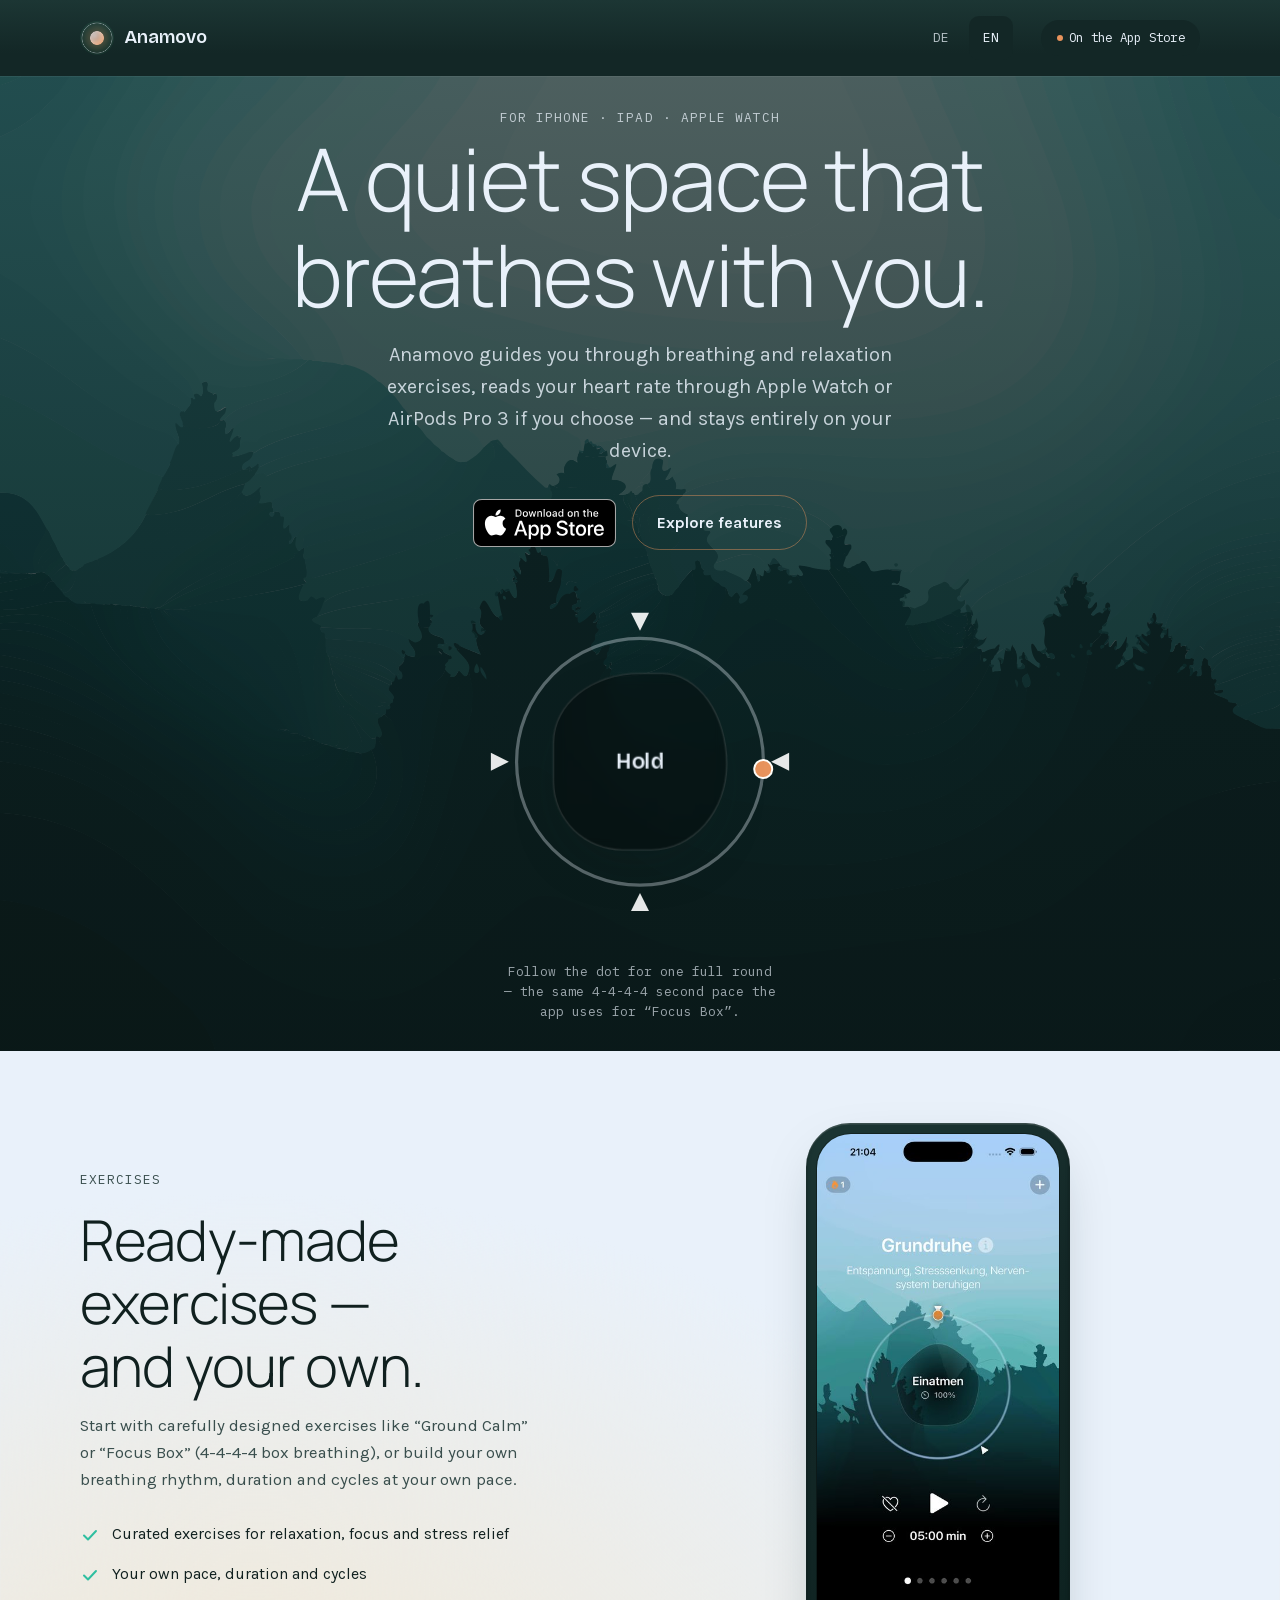
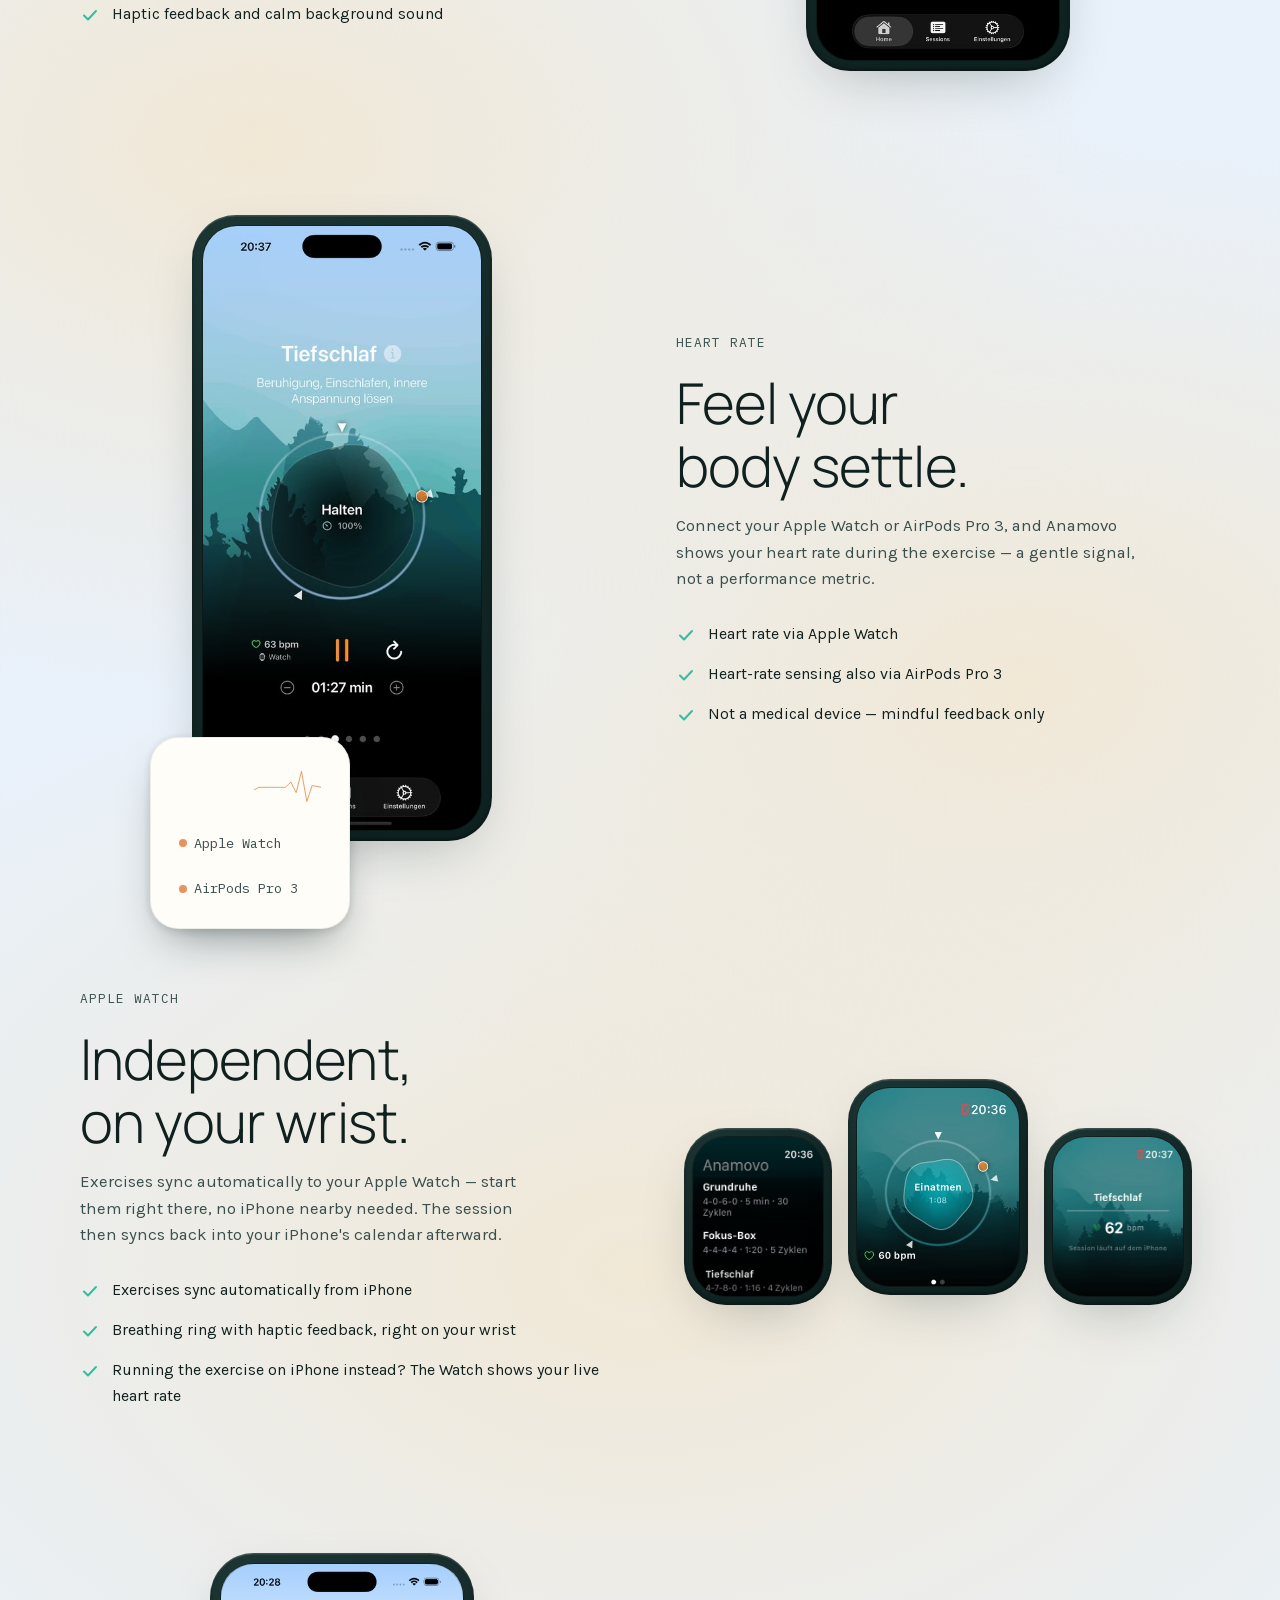
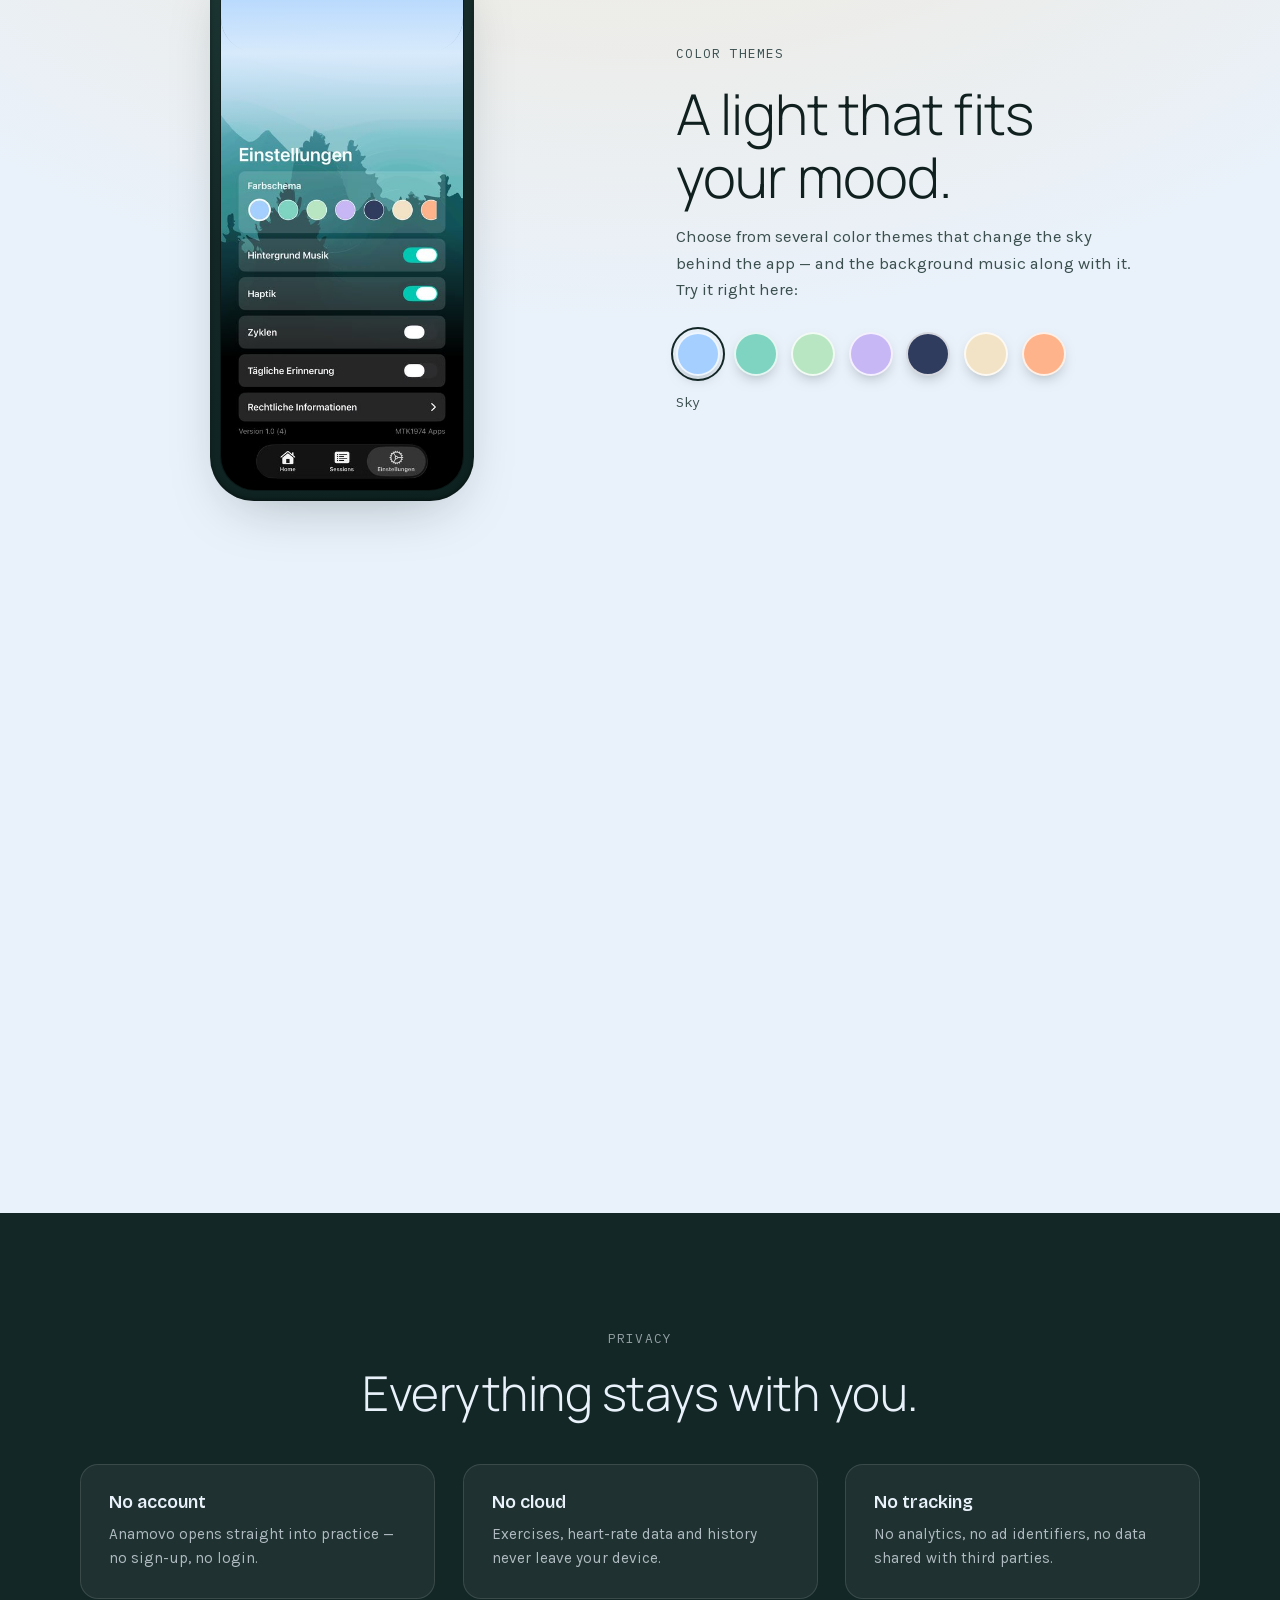
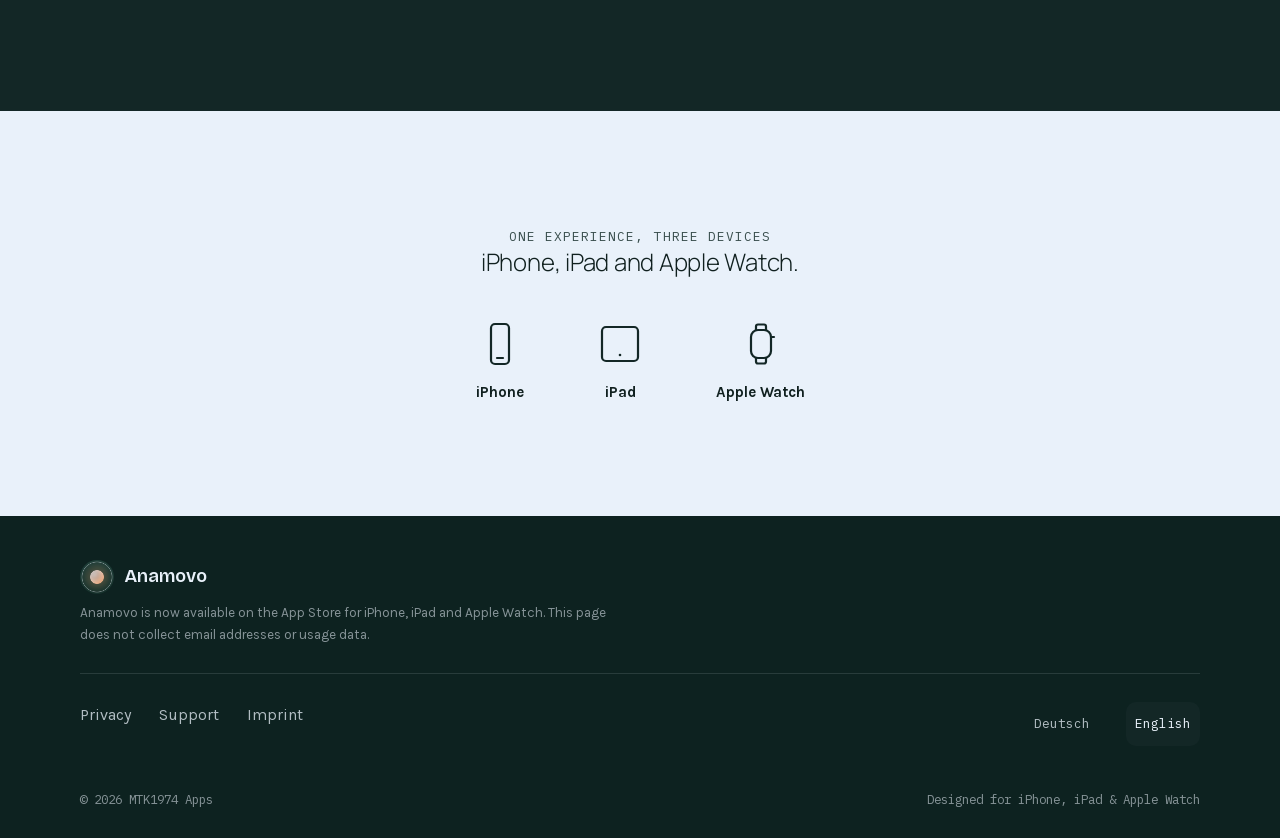
==== commit bb31a157: "Add files via upload" ====
--- a/index.html
+++ b/index.html
@@ -47,7 +47,7 @@
 <link rel="preload" href="assets/fonts/manrope-var-latin.woff2" as="font" type="font/woff2" crossorigin>
 <link rel="preload" href="assets/fonts/karla-400-latin.woff2" as="font" type="font/woff2" crossorigin>
 <link rel="stylesheet" href="assets/css/fonts.css?v=48">
-<link rel="stylesheet" href="assets/css/styles.css?v=60">
+<link rel="stylesheet" href="assets/css/styles.css?v=74">
 </head>
 <body data-glow-proto>
 <a class="skip-link" href="#inhalt">Zum Inhalt springen</a>
@@ -106,7 +106,7 @@
       <div>
         <p class="eyebrow">Übungen</p>
         <h2>Fertige Übungen — und deine eigenen.</h2>
-        <p class="lede">Starte mit sorgfältig gestalteten Übungen wie „Ground Calm" oder „Focus Box", oder stelle Atemrhythmus, Dauer und Zyklen frei nach deinem eigenen Tempo zusammen.</p>
+        <p class="lede">Starte mit sorgfältig gestalteten Übungen wie „Ground Calm" oder „Focus Box" (4-4-4-4-Boxatmen), oder stelle Atemrhythmus, Dauer und Zyklen frei nach deinem eigenen Tempo zusammen.</p>
         <ul class="feature-list">
           <li><svg width="20" height="20" viewBox="0 0 20 20" fill="none" aria-hidden="true"><path d="M4 10.5L8 14.5L16 6" stroke="currentColor" stroke-width="2" stroke-linecap="round" stroke-linejoin="round"/></svg><span>Kuratierte Übungen für Entspannung, Fokus und Stressabbau</span></li>
           <li><svg width="20" height="20" viewBox="0 0 20 20" fill="none" aria-hidden="true"><path d="M4 10.5L8 14.5L16 6" stroke="currentColor" stroke-width="2" stroke-linecap="round" stroke-linejoin="round"/></svg><span>Eigenes Atemtempo, eigene Dauer, eigene Zyklen</span></li>
@@ -181,17 +181,19 @@
         <h2>Ein Licht, das zu dir passt.</h2>
         <p class="lede">Wähle aus mehreren Farbthemes, die den Himmel hinter der App verändern — und mit ihm auch die Hintergrundmusik. Probier es gleich hier aus:</p>
         <div class="theme-swatches" role="group" aria-label="Farbtheme-Vorschau">
-          <button class="theme-swatch" type="button" style="background:#A5CFFF" data-theme-color="#e0efff" data-theme-color-2="#a5cfff" aria-pressed="true" aria-label="Theme Himmelblau"></button>
-          <button class="theme-swatch" type="button" style="background:#7ED4C1" data-theme-color="#d3f0ea" data-theme-color-2="#7ed4c1" aria-pressed="false" aria-label="Theme Türkis"></button>
-          <button class="theme-swatch" type="button" style="background:#B8E6C2" data-theme-color="#e7f6ea" data-theme-color-2="#b8e6c2" aria-pressed="false" aria-label="Theme Minze"></button>
-          <button class="theme-swatch" type="button" style="background:#C7B7F5" data-theme-color="#ece7fc" data-theme-color-2="#c7b7f5" aria-pressed="false" aria-label="Theme Lavendel"></button>
-          <button class="theme-swatch" type="button" style="background:#2F3C5D" data-theme-color="#767e94" data-theme-color-2="#181e2e" aria-pressed="false" aria-label="Theme Nacht"></button>
-          <button class="theme-swatch" type="button" style="background:#F2E3C6" data-theme-color="#fbf5ec" data-theme-color-2="#f2e3c6" aria-pressed="false" aria-label="Theme Sand"></button>
-          <button class="theme-swatch" type="button" style="background:#FFB38A" data-theme-color="#ffe5d7" data-theme-color-2="#ffb38a" aria-pressed="false" aria-label="Theme Koralle"></button>
-        </div>
+          <button class="theme-swatch" type="button" style="background:#A5CFFF" data-theme-color="#e0efff" data-theme-color-2="#a5cfff" data-theme-name="Himmelblau" aria-pressed="true" aria-label="Theme Himmelblau"></button>
+          <button class="theme-swatch" type="button" style="background:#7ED4C1" data-theme-color="#d3f0ea" data-theme-color-2="#7ed4c1" data-theme-name="Türkis" aria-pressed="false" aria-label="Theme Türkis"></button>
+          <button class="theme-swatch" type="button" style="background:#B8E6C2" data-theme-color="#e7f6ea" data-theme-color-2="#b8e6c2" data-theme-name="Minze" aria-pressed="false" aria-label="Theme Minze"></button>
+          <button class="theme-swatch" type="button" style="background:#C7B7F5" data-theme-color="#ece7fc" data-theme-color-2="#c7b7f5" data-theme-name="Lavendel" aria-pressed="false" aria-label="Theme Lavendel"></button>
+          <button class="theme-swatch" type="button" style="background:#2F3C5D" data-theme-color="#767e94" data-theme-color-2="#181e2e" data-theme-name="Nacht" aria-pressed="false" aria-label="Theme Nacht"></button>
+          <button class="theme-swatch" type="button" style="background:#F2E3C6" data-theme-color="#fbf5ec" data-theme-color-2="#f2e3c6" data-theme-name="Sand" aria-pressed="false" aria-label="Theme Sand"></button>
+          <button class="theme-swatch" type="button" style="background:#FFB38A" data-theme-color="#ffe5d7" data-theme-color-2="#ffb38a" data-theme-name="Koralle" aria-pressed="false" aria-label="Theme Koralle"></button>
+        </div>
+        <p class="theme-swatch-label" data-theme-swatch-label aria-live="polite">Himmelblau</p>
       </div>
       <div class="device-frame theme-demo" data-theme-demo>
         <picture><source srcset="assets/img/shot-themes.avif?v=2" type="image/avif"><img src="assets/img/shot-themes.jpg?v=2" alt="Anamovo Einstellungen: sieben wählbare Farbthemes sowie Optionen für Hintergrundmusik, Haptik und Erinnerungen." loading="lazy" width="414" height="900"></picture>
+        <img class="theme-demo-icons" src="assets/img/shot-themes-statusbar.png?v=2" alt="" aria-hidden="true" loading="lazy" width="414" height="150">
       </div>
     </div>
   </section>
@@ -287,6 +289,6 @@
   </div>
 </footer>
 
-<script src="assets/js/main.js?v=50"></script>
+<script src="assets/js/main.js?v=51"></script>
 </body>
 </html>
--- a/assets/css/styles.css
+++ b/assets/css/styles.css
@@ -147,13 +147,20 @@
 /* ==========================================================================
    Nav
    ========================================================================== */
+/* Always dark/pine, on every page (2026-08-20) — it used to switch to a
+   light variant on pages with no .hero (legal, 404) via body:has(.hero),
+   which read as inconsistent jumping between pages.
+   Fully opaque, no backdrop-filter (2026-08-20, after trying a glass/blur
+   variant and a solid-top/translucent-bottom hybrid): settled back on
+   solid. Also sidesteps the macOS Safari 15+ quirk where backdrop-filter
+   here lets Safari's own toolbar tint itself by sampling blended color. */
 .site-nav {
   position: sticky;
   top: 0;
   z-index: 40;
   padding: var(--space-2) 0;
-  background: linear-gradient(to bottom, rgba(233, 241, 250, 0.92), rgba(233, 241, 250, 0.7) 70%, transparent);
-  backdrop-filter: blur(10px);
+  background: linear-gradient(180deg, #1c3634, var(--pine-shadow) 70%);
+  box-shadow: 0 1px 0 rgba(255, 255, 255, 0.06), 0 -100vh 0 0 var(--pine-shadow);
 }
 .site-nav .container {
   display: flex;
@@ -169,7 +176,7 @@
   font-weight: 600;
   font-size: 1.15rem;
   text-decoration: none;
-  color: var(--ink);
+  color: var(--dawn);
 }
 .wordmark .icon-mark { width: 34px; height: 34px; border-radius: 50%; flex-shrink: 0; display: block; }
 
@@ -188,13 +195,18 @@
   text-decoration: none;
   padding: 0.3rem 0.55rem;
   border-radius: var(--radius-s);
-  color: var(--ink-soft);
+  color: rgba(233, 241, 250, 0.75);
+  min-width: 44px;
+  min-height: 44px;
+  display: inline-flex;
+  align-items: center;
+  justify-content: center;
 }
 .lang-switch a[aria-current="true"] {
   background: var(--pine-shadow);
   color: var(--dawn);
 }
-.lang-switch a:not([aria-current="true"]):hover { background: rgba(19, 39, 38, 0.08); }
+.lang-switch a:not([aria-current="true"]):hover { background: rgba(255, 255, 255, 0.12); }
 
 .pill-badge {
   display: inline-flex;
@@ -228,9 +240,13 @@
    cropped sliver; the full-bleed treatment gives the art room to breathe. */
 .hero {
   position: relative;
-  padding-top: var(--space-4);
+  padding-top: var(--space-3);
+  /* Scrim raised from 0.22->0.7 to 0.6->0.82 (2026-08-20): the fog art's own
+     bright sky-glow sits directly behind the eyebrow/H1/lede, and the old
+     top-of-gradient value left that text under 3:1 contrast there — measured
+     via real pixel sampling of the rendered background, not guessed. */
   background:
-    linear-gradient(180deg, rgba(8, 20, 19, 0.22) 0%, rgba(8, 20, 19, 0.7) 100%),
+    linear-gradient(180deg, rgba(8, 20, 19, 0.6) 0%, rgba(8, 20, 19, 0.82) 100%),
     url('../svg/hero-fog.svg') center bottom / cover no-repeat;
 }
 .hero .eyebrow { color: rgba(233, 241, 250, 0.75); }
@@ -248,31 +264,6 @@
 .hero .breath-label { color: var(--dawn); }
 .hero .breath-hint { color: rgba(233, 241, 250, 0.65); }
 
-/* Nav adapts when it sits over the dark fog hero (fixes the light nav bar
-   tearing visibly across the image on scroll). Scoped via :has() so the
-   nav needs no class of its own — it just reacts to what's below it, and
-   stays in its original light styling on pages with no .hero (legal, 404). */
-body:has(.hero) .site-nav {
-  /* Fully opaque, no backdrop-filter: macOS Safari 15+ tints its own
-     toolbar by sampling the actually-rendered color under it, including
-     through backdrop-filter translucency — any blur/alpha here let Safari
-     pick up a lighter blended color than intended and show a visible seam
-     against the nav's own gradient (confirmed fixed by the user 2026-08-18).
-     The gradient below uses two solid opaque stops, not alpha — a subtle
-     "lit bezel" sheen like the device frame, with nothing for Safari to
-     blend through. */
-  background: linear-gradient(180deg, #1c3634, var(--pine-shadow) 70%);
-  backdrop-filter: none;
-  /* Two shadows in one declaration — a second box-shadow property on the
-     same selector would just overwrite this one, not add to it: (1) a
-     hairline highlight along the bottom edge for a bit of lift/definition;
-     (2) a huge blur-free upward fill (see note below) that pre-covers the
-     elastic-overscroll gap above the page with solid pine-shadow. */
-  box-shadow: 0 1px 0 rgba(255, 255, 255, 0.06), 0 -100vh 0 0 var(--pine-shadow);
-}
-body:has(.hero) .wordmark { color: var(--dawn); }
-body:has(.hero) .lang-switch a { color: rgba(233, 241, 250, 0.75); }
-body:has(.hero) .lang-switch a:not([aria-current="true"]):hover { background: rgba(255, 255, 255, 0.12); }
 /* Elastic/rubber-band overscroll (macOS trackpads) briefly reveals the
    canvas above the page. html-background propagation (the "textbook" fix)
    turned out unreliable in practice — the nav's own box-shadow above is
@@ -302,7 +293,7 @@
 
 .hero-inner {
   text-align: center;
-  padding-bottom: var(--space-4);
+  padding-bottom: var(--space-3);
 }
 .hero h1 {
   font-size: clamp(2.8rem, 7.2vw, 5.4rem);
@@ -352,7 +343,7 @@
 
 /* ---- Breathing ring (signature element) ---- */
 .breath-stage {
-  margin: var(--space-4) auto 0;
+  margin: var(--space-3) auto 0;
   display: flex;
   flex-direction: column;
   align-items: center;
@@ -362,6 +353,18 @@
   position: relative;
   width: min(360px, 74vw);
   aspect-ratio: 1;
+}
+/* Short laptop viewports (~800px browser height and under) otherwise clip
+   the ring below the fold — DESIGN.md calls it the hero's calm focal point,
+   so it should clear the fold on ordinary laptops, not just tall/mobile
+   viewports where the vw-based sizing above already keeps it compact. */
+@media (max-height: 820px) {
+  .breath-ring-wrap { width: min(220px, 50vw); }
+  .breath-stage { margin-top: var(--space-2); gap: 0.6rem; }
+  .breath-hint { font-size: 0.72rem; }
+  .hero { padding-top: var(--space-2); }
+  .hero-inner { padding-bottom: var(--space-2); }
+  .hero-actions { margin-top: var(--space-2); }
 }
 .breath-ring-wrap svg { width: 100%; height: 100%; overflow: visible; }
 .breath-track { fill: none; stroke: rgba(16, 32, 31, 0.22); stroke-width: 2.5; }
@@ -577,14 +580,25 @@
    themes recolor the sky behind the exercise — a soft aura, not a bezel tint. */
 /* Picking a theme recolours the sky *inside* the phone screen (the top band),
    exactly where the app's own theme gradient lives — not a glow outside it.
-   The physical notch (::before, z-index 2) stays above this tint (z-index 1). */
+   Runs from the screen's true top edge (2026-08-20, confirmed against real
+   device screenshots of the app itself): the real app's theme color fills
+   the entire screen seamlessly, status bar included.
+   top/left/right are 11px — that's the screen's own inset from the
+   device-frame's outer edge (the 11px bezel), the containing block for every
+   absolutely-positioned layer here. top:0 was measured from the frame's
+   outer edge, not the screen, and bled onto the bezel corners.
+   The status-bar icons (clock, notch, wifi, battery) sit on their own
+   layer, .theme-demo-icons — a cutout of just those pixels on a transparent
+   background (colorkeyed out of the same screenshot), z-index 2, above this
+   tint. That's what keeps them crisp at any opacity/theme color instead of
+   either a permanently-wrong-colored solid band (tried and reverted: real
+   iOS has no such band) or a low-opacity tint that washes them out on pale
+   themes like Sand. Opacity can stay high (0.85) because the icons no
+   longer depend on it for legibility. */
 .theme-demo::after {
   content: "";
   position: absolute;
-  /* Starts below the status bar / Dynamic Island baked into the real
-     screenshot (roughly 11px bezel + ~33px of pill) so the tint never
-     washes it out to gray — that pill is system chrome, not app sky. */
-  top: 44px;
+  top: 11px;
   left: 11px;
   right: 11px;
   height: 34%;
@@ -603,8 +617,25 @@
   pointer-events: none;
   transition: opacity 0.5s var(--ease);
 }
-@media (prefers-reduced-motion: reduce) {
-  .theme-demo::after { transition: none; }
+.theme-demo-icons {
+  position: absolute;
+  top: 11px;
+  left: 11px;
+  width: calc(100% - 22px);
+  height: auto;
+  z-index: 2;
+  border-top-left-radius: 32px;
+  border-top-right-radius: 32px;
+  pointer-events: none;
+  /* The image content (icons) only occupies the top ~40% of this asset —
+     everything below is transparent padding, added so the layer's own
+     bottom edge falls out of view. But a hard rectangular edge is still a
+     hard edge: stacking it over the tint/photo layers produces a hairline
+     seam wherever it sits, from sub-pixel rounding between layers, not from
+     anything in the image itself. Masking the last stretch to transparent
+     removes the edge itself instead of relocating it. */
+  -webkit-mask-image: linear-gradient(to bottom, black 0%, black 75%, transparent 100%);
+  mask-image: linear-gradient(to bottom, black 0%, black 75%, transparent 100%);
 }
 @media (prefers-reduced-motion: reduce) {
   .theme-demo::after { transition: none; }
@@ -626,6 +657,12 @@
 }
 .theme-swatch:hover, .theme-swatch:focus-visible { transform: scale(1.12); }
 .theme-swatch[aria-pressed="true"] { outline: 2.5px solid var(--pine-shadow); outline-offset: 3px; }
+.theme-swatch-label {
+  margin-top: var(--space-2);
+  font-family: var(--font-mono);
+  font-size: 0.85rem;
+  color: var(--ink-soft);
+}
 
 /* ==========================================================================
    Privacy manifesto (full-bleed dark)
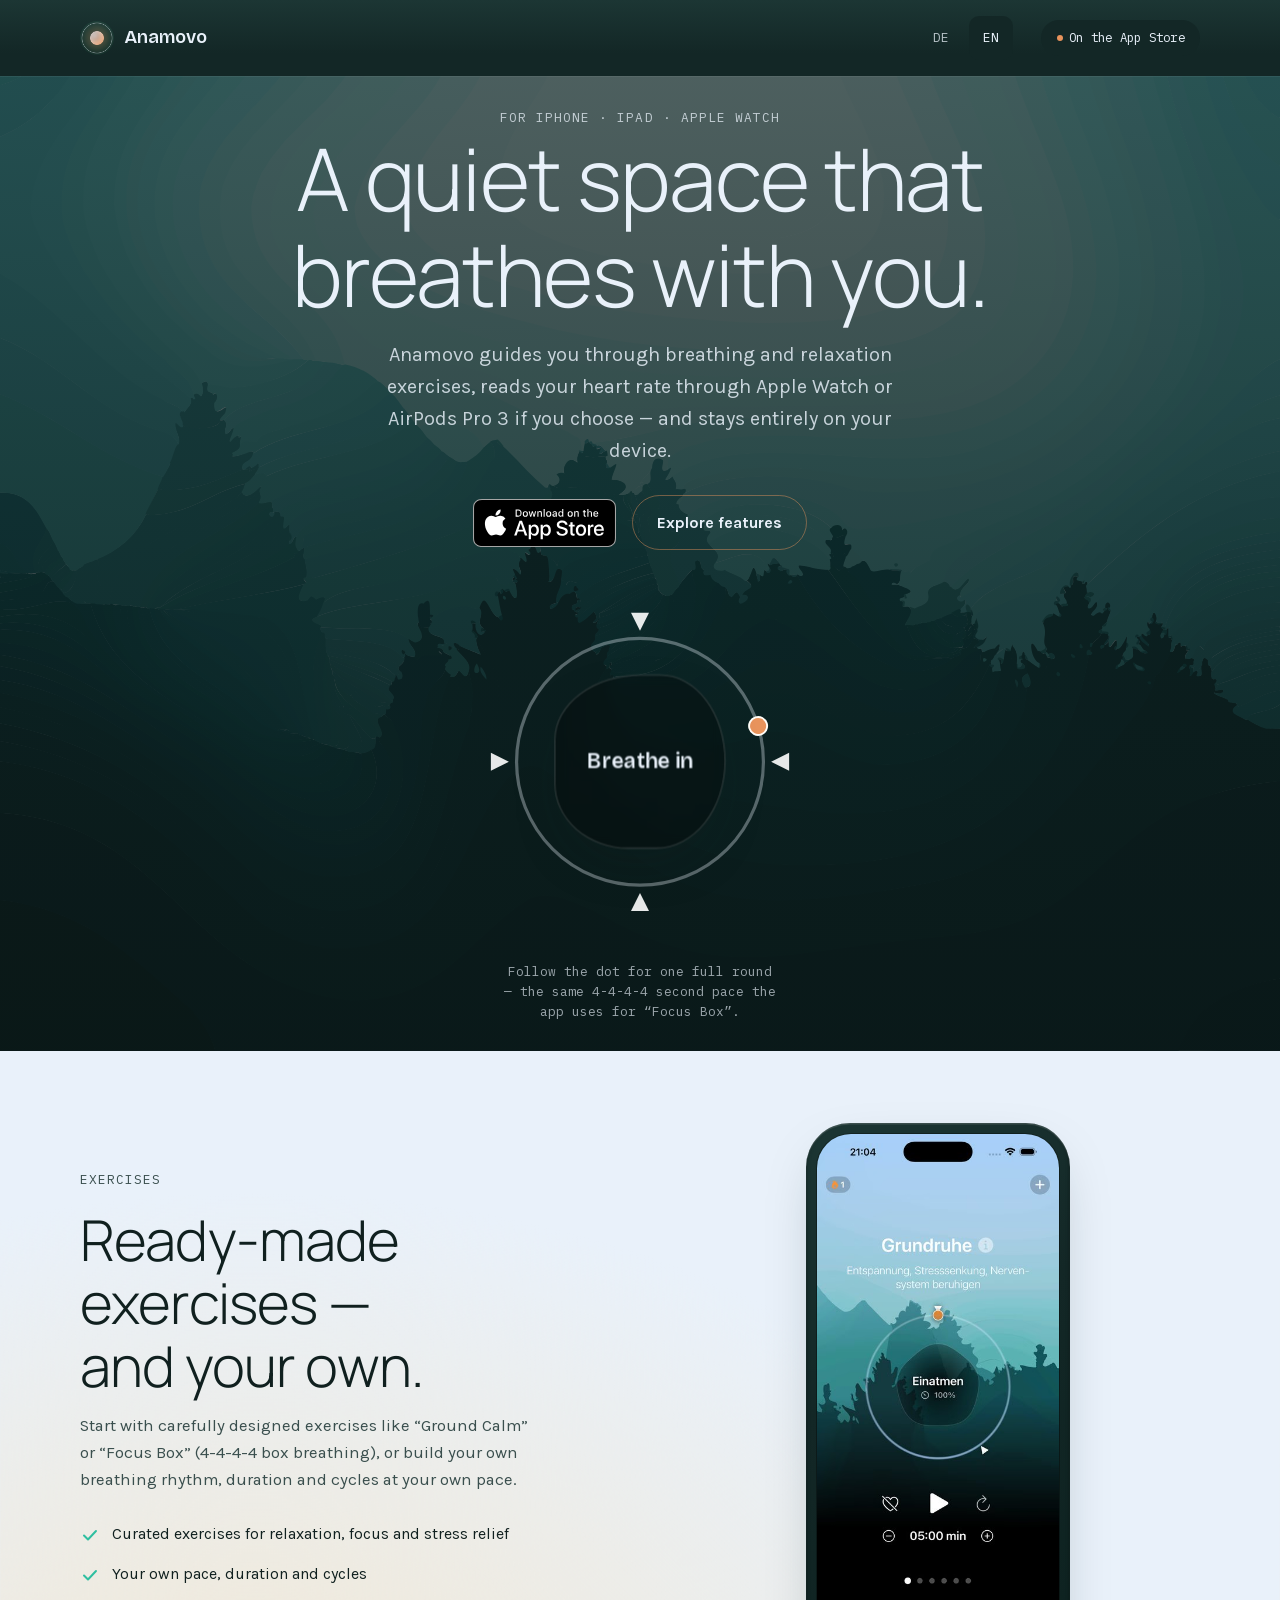
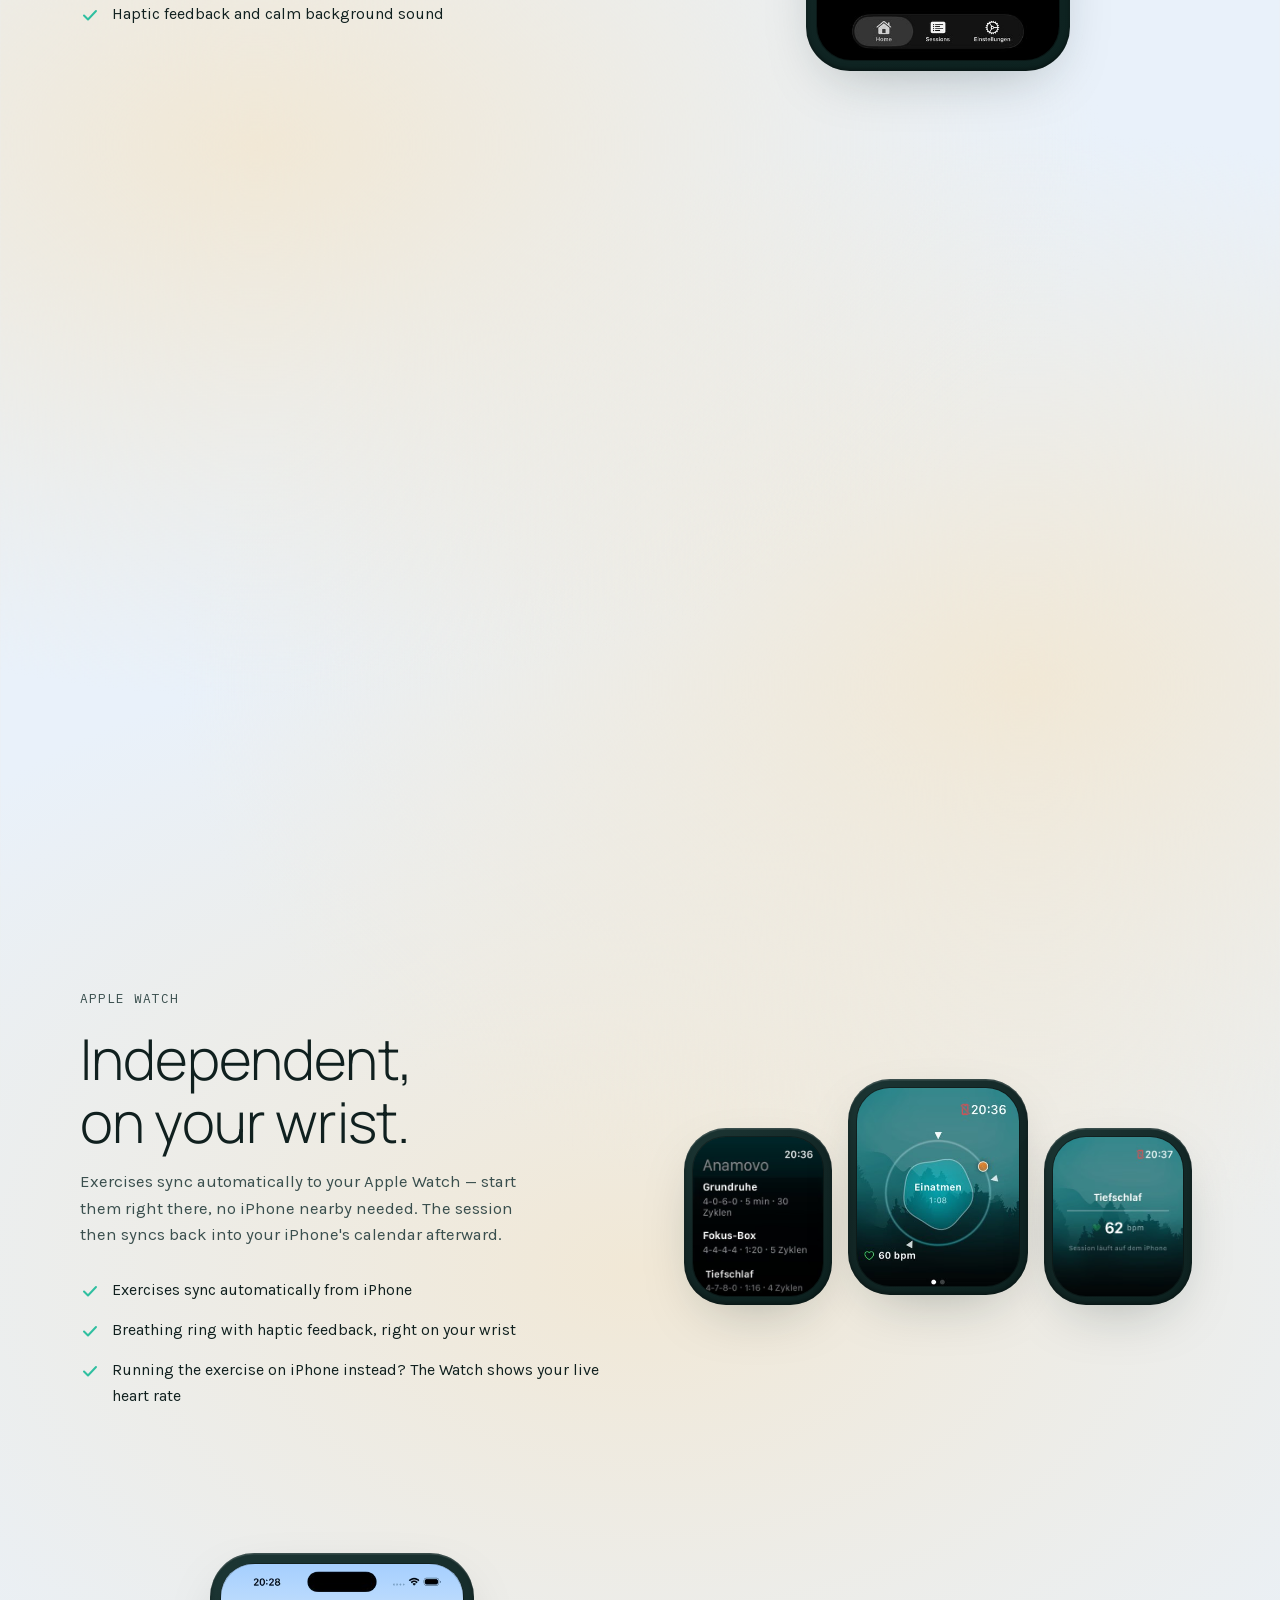
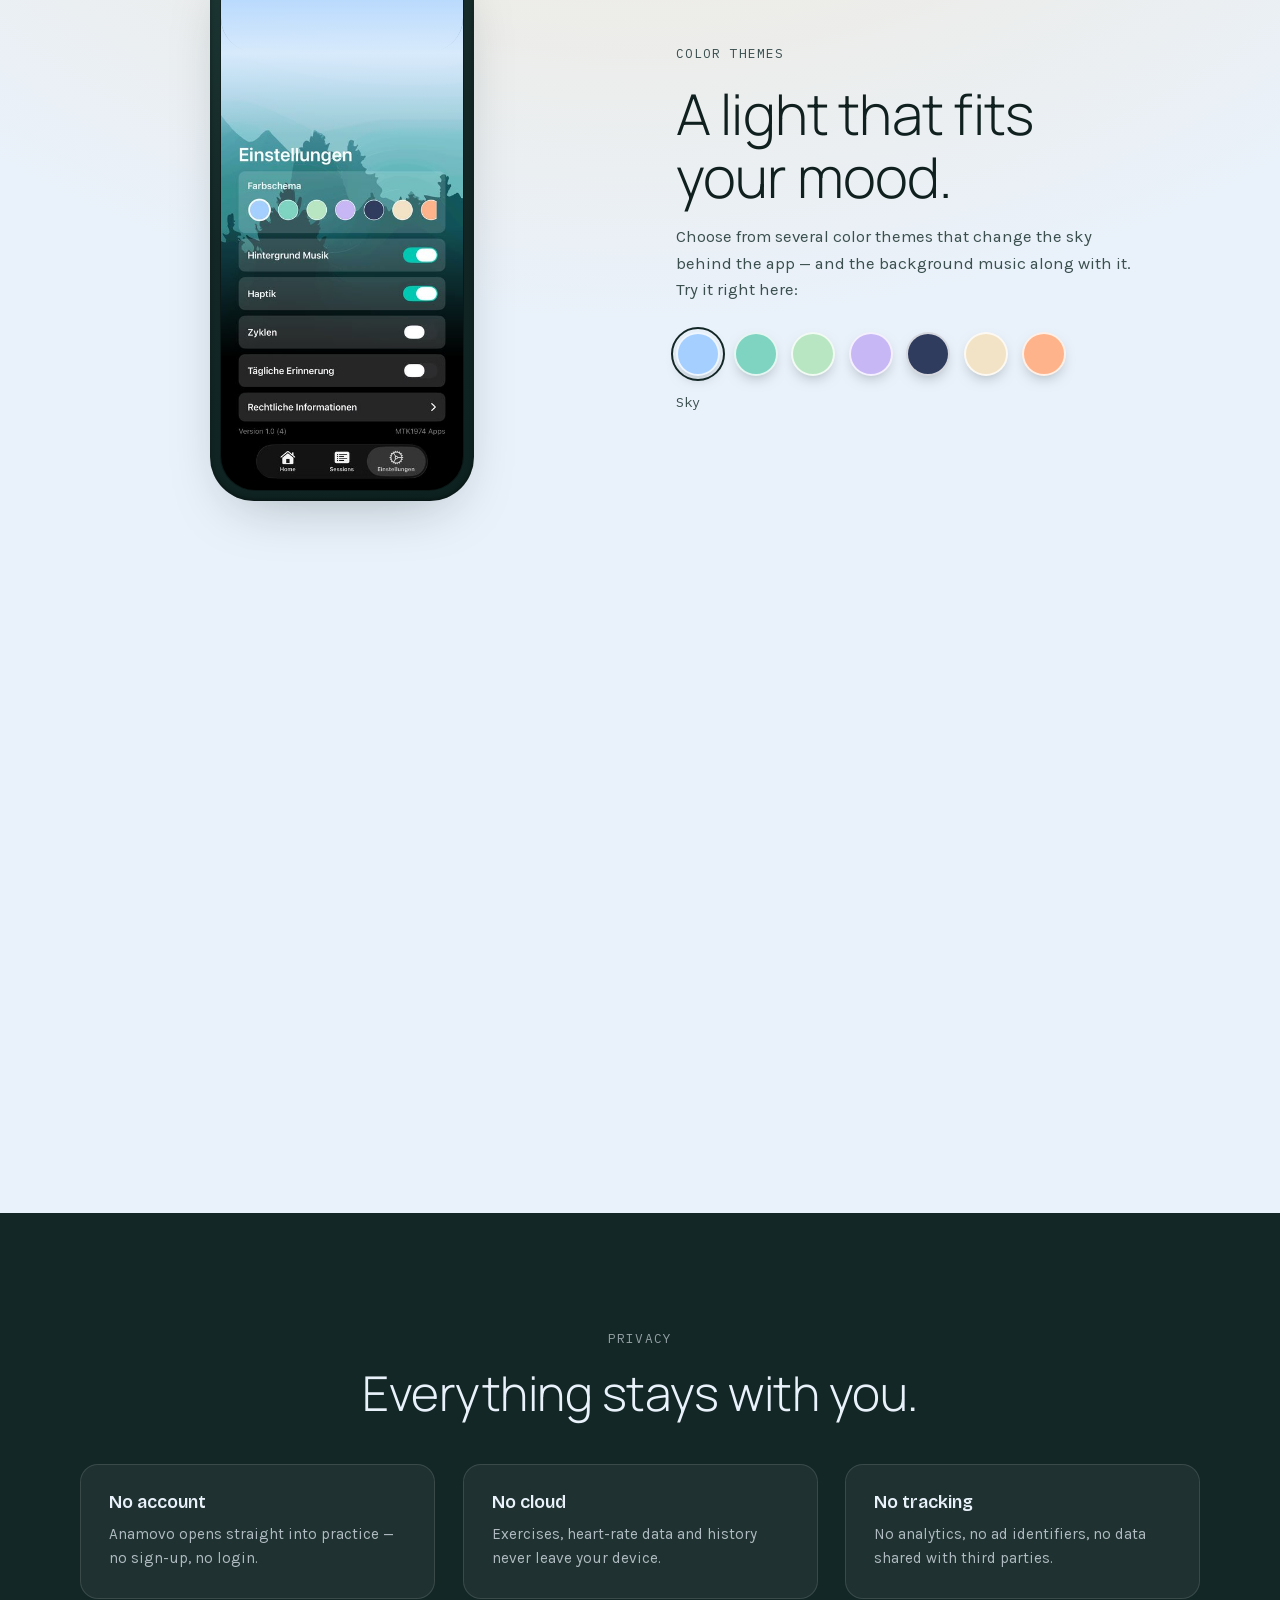
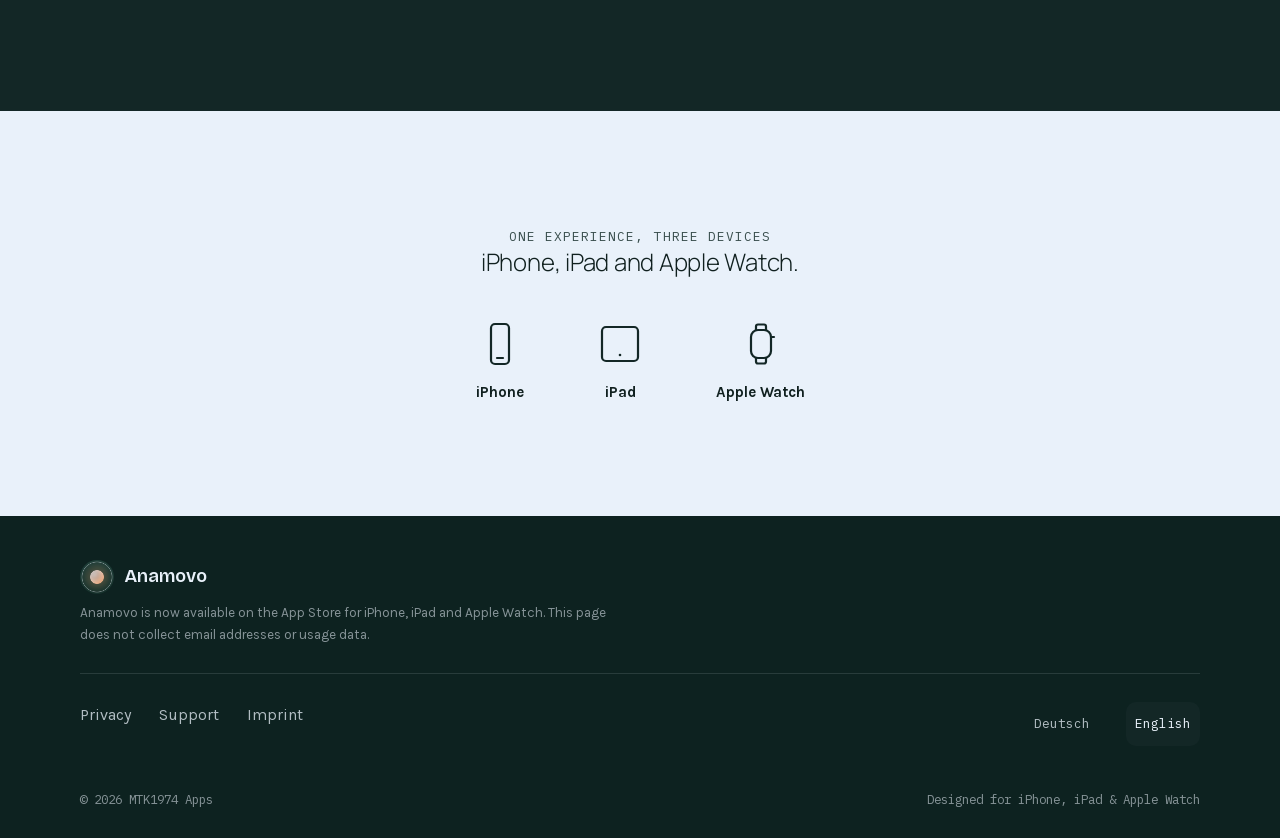
==== commit 34cdfa05: "Add files via upload" ====
--- a/index.html
+++ b/index.html
@@ -47,7 +47,7 @@
 <link rel="preload" href="assets/fonts/manrope-var-latin.woff2" as="font" type="font/woff2" crossorigin>
 <link rel="preload" href="assets/fonts/karla-400-latin.woff2" as="font" type="font/woff2" crossorigin>
 <link rel="stylesheet" href="assets/css/fonts.css?v=48">
-<link rel="stylesheet" href="assets/css/styles.css?v=74">
+<link rel="stylesheet" href="assets/css/styles.css?v=78">
 </head>
 <body data-glow-proto>
 <a class="skip-link" href="#inhalt">Zum Inhalt springen</a>
@@ -289,6 +289,6 @@
   </div>
 </footer>
 
-<script src="assets/js/main.js?v=51"></script>
+<script src="assets/js/main.js?v=55"></script>
 </body>
 </html>
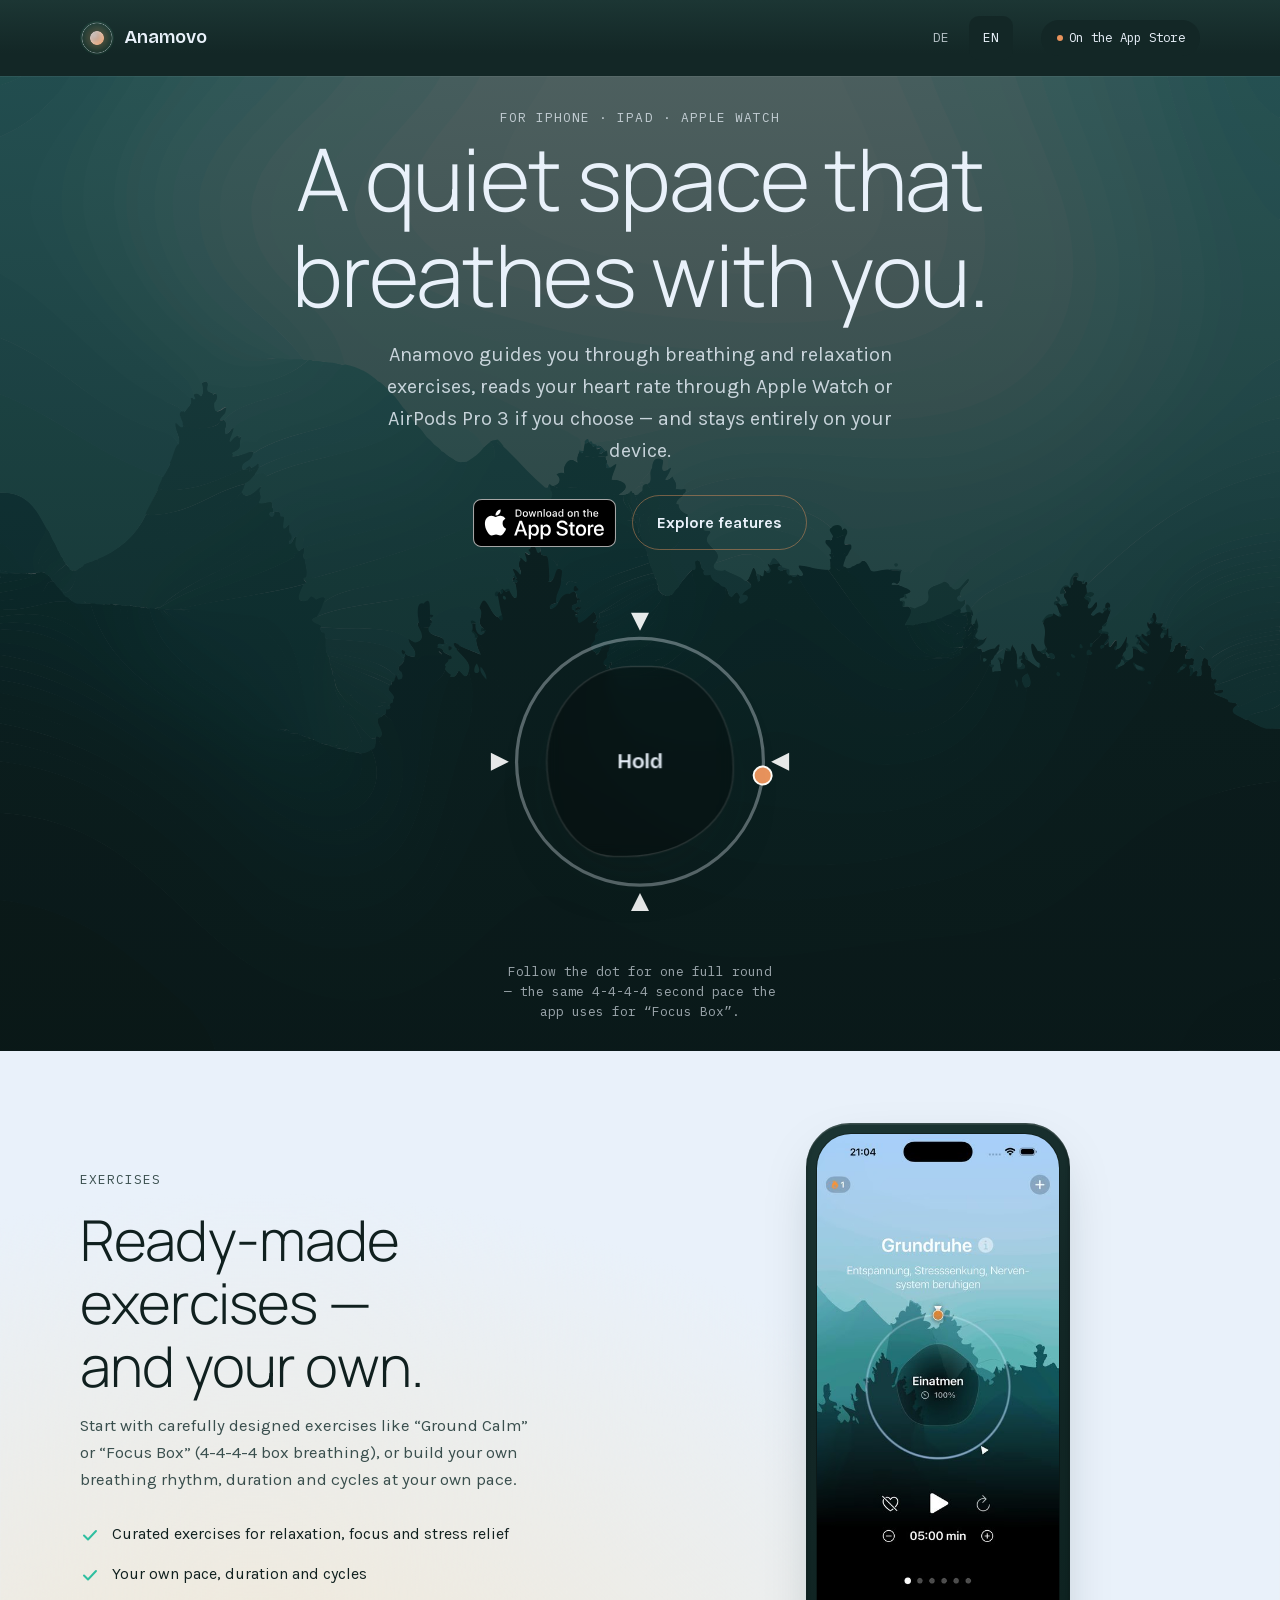
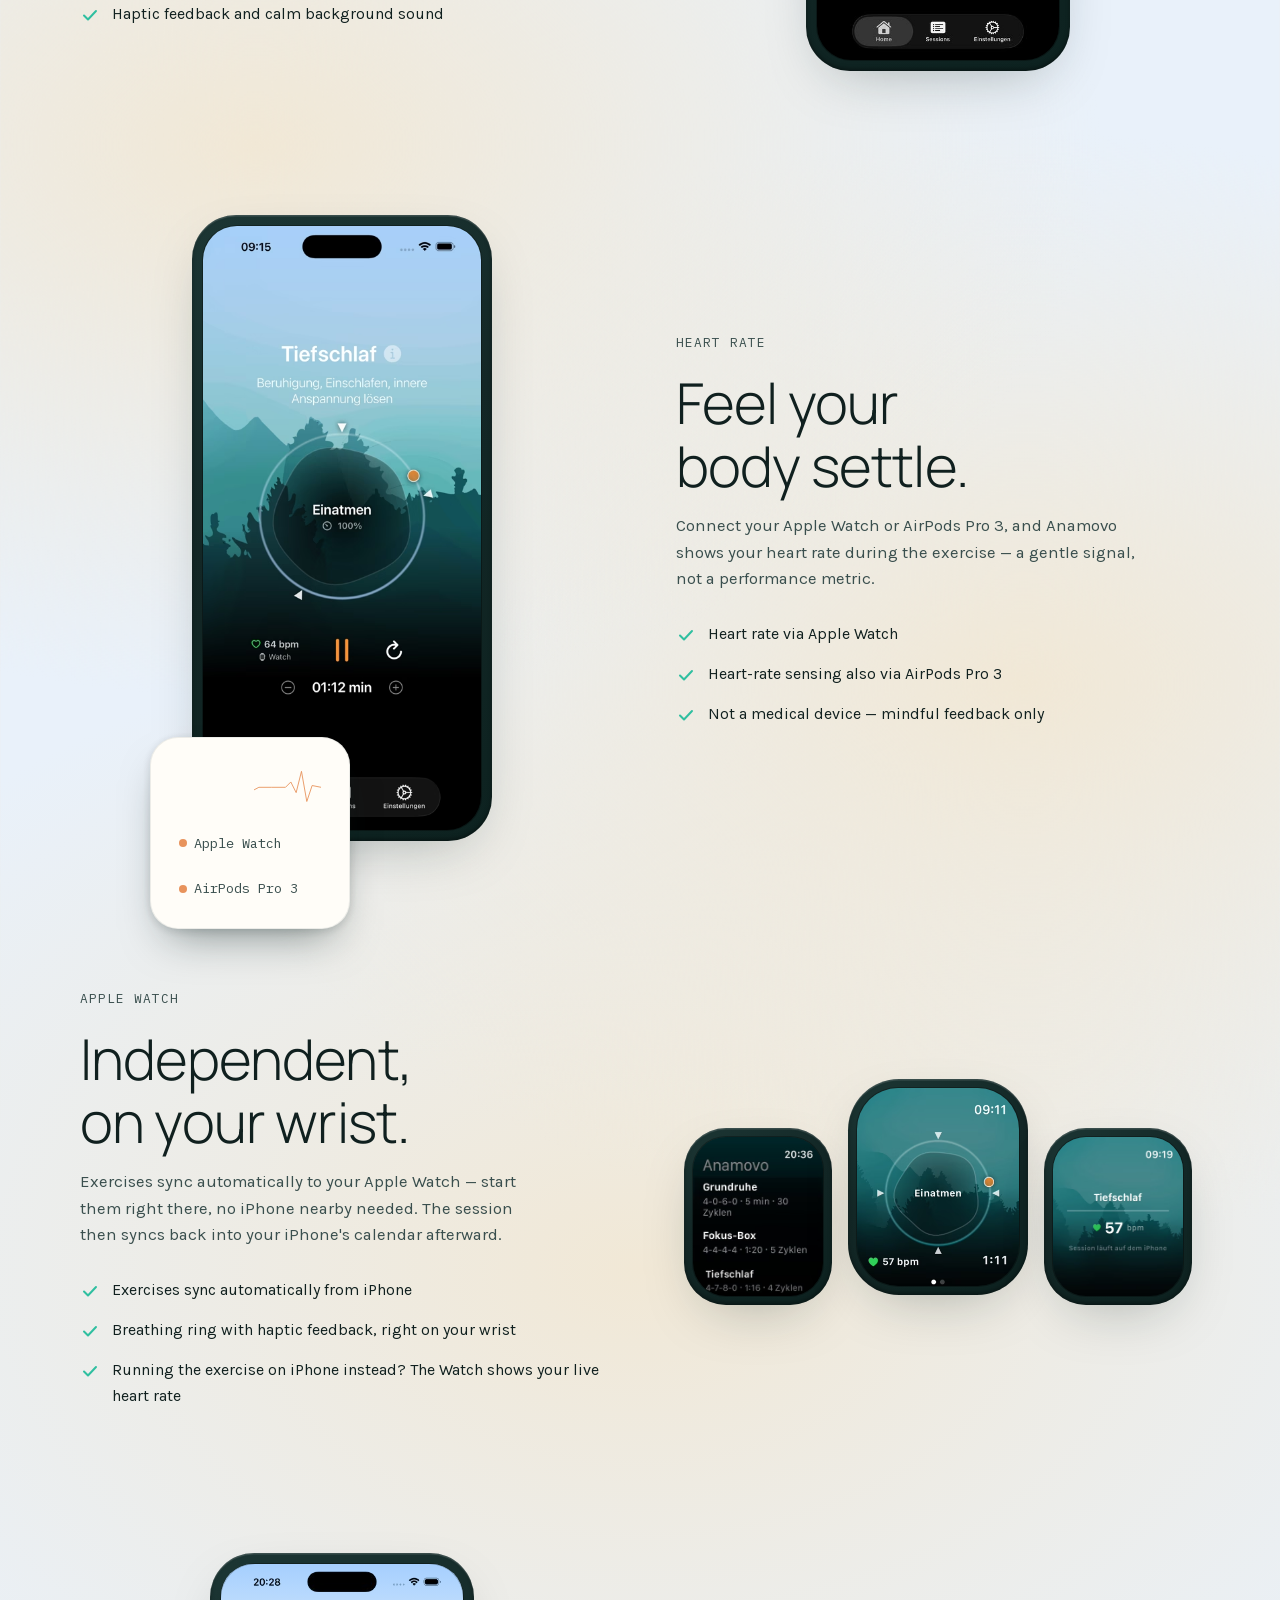
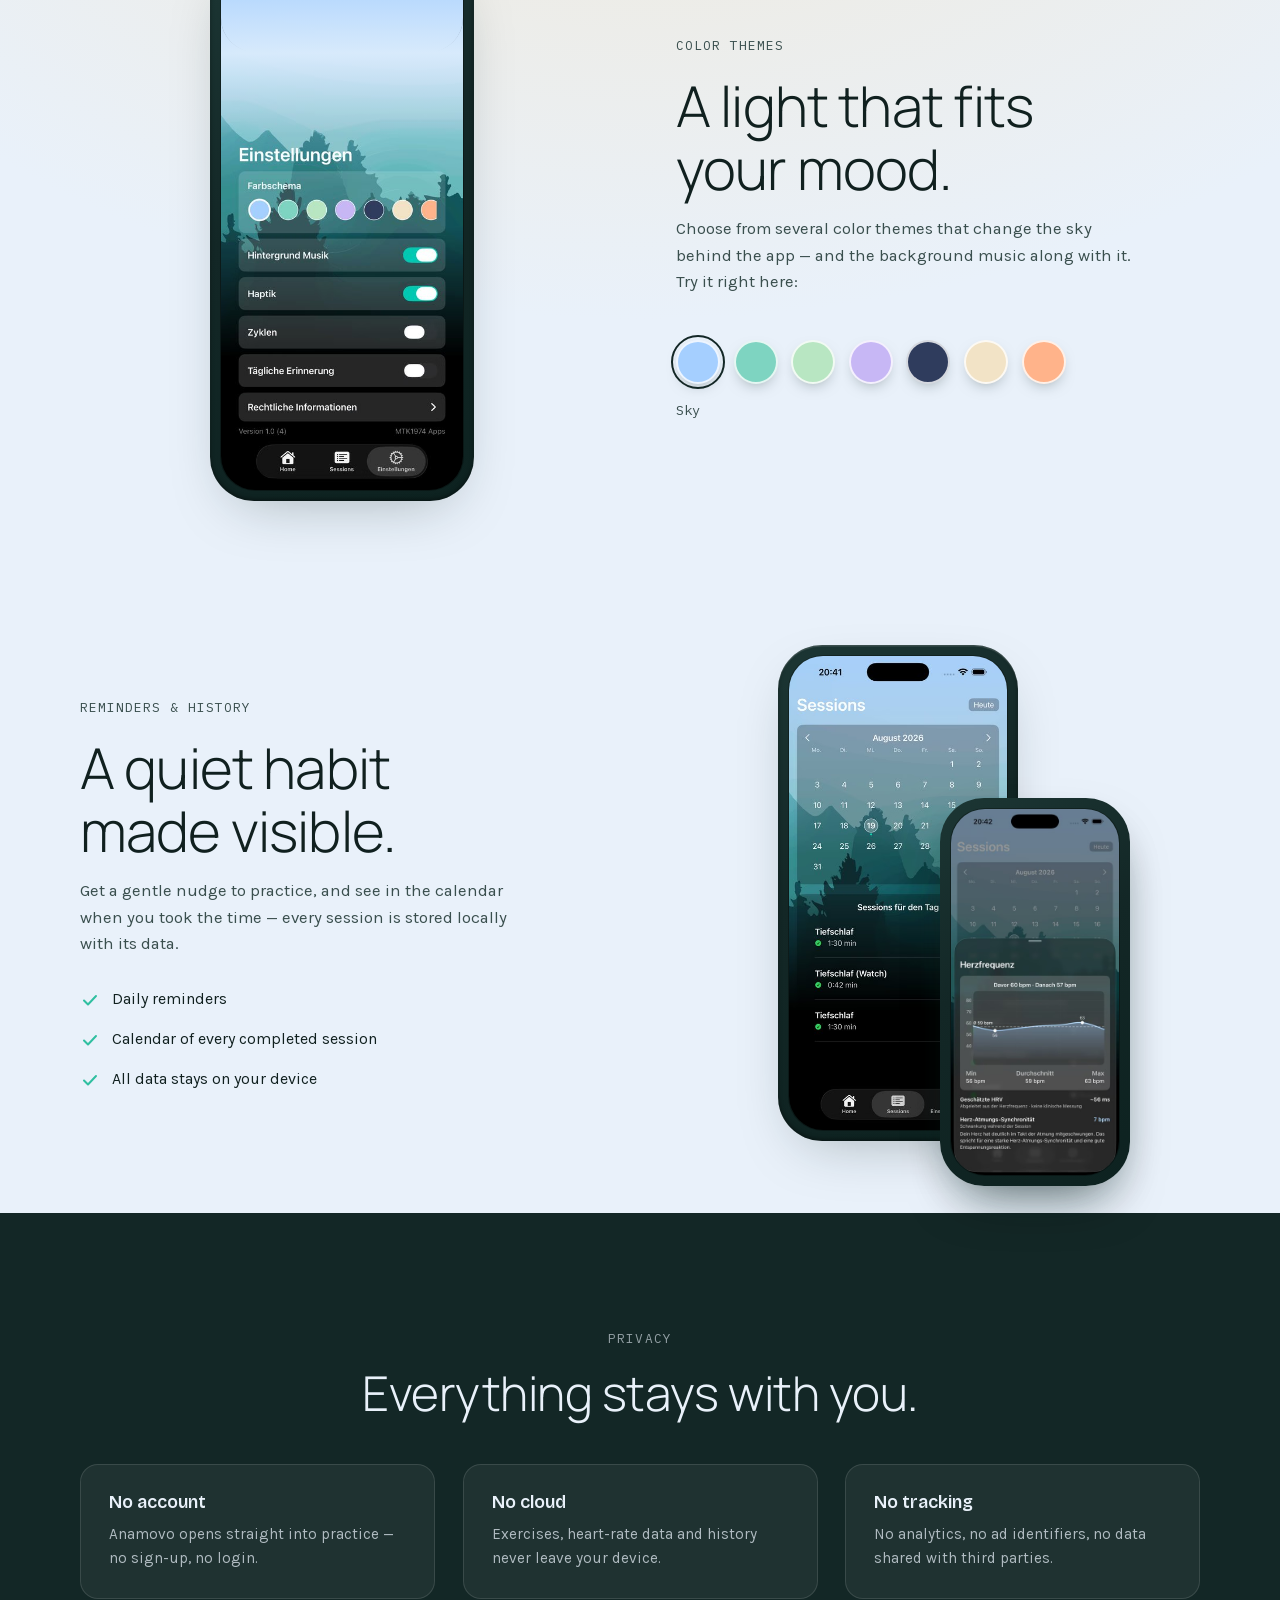
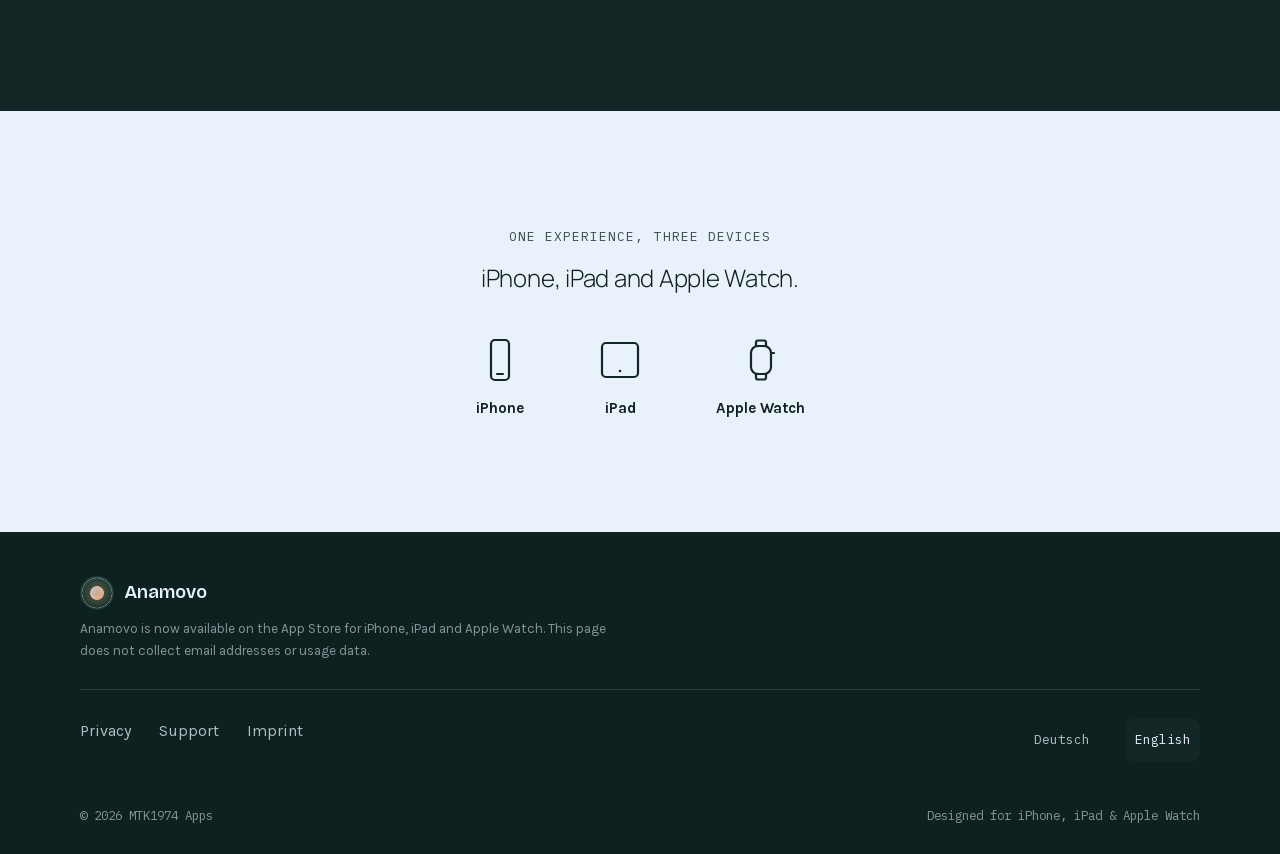
==== commit dbb8212f: "Add files via upload" ====
--- a/index.html
+++ b/index.html
@@ -47,7 +47,7 @@
 <link rel="preload" href="assets/fonts/manrope-var-latin.woff2" as="font" type="font/woff2" crossorigin>
 <link rel="preload" href="assets/fonts/karla-400-latin.woff2" as="font" type="font/woff2" crossorigin>
 <link rel="stylesheet" href="assets/css/fonts.css?v=48">
-<link rel="stylesheet" href="assets/css/styles.css?v=78">
+<link rel="stylesheet" href="assets/css/styles.css?v=80">
 </head>
 <body data-glow-proto>
 <a class="skip-link" href="#inhalt">Zum Inhalt springen</a>
@@ -133,7 +133,7 @@
       </div>
       <div class="pulse-composition">
         <div class="device-frame">
-          <picture><source srcset="assets/img/shot-heartrate.avif" type="image/avif"><img src="assets/img/shot-heartrate.jpg" alt="Anamovo auf dem iPhone: laufende Übung mit Live-Herzfrequenz (63 bpm) über Apple Watch." loading="lazy" width="414" height="900"></picture>
+          <picture><source srcset="assets/img/shot-heartrate.avif?v=2" type="image/avif"><img src="assets/img/shot-heartrate.jpg?v=2" alt="Anamovo auf dem iPhone: laufende Übung „Tiefschlaf" mit Live-Herzfrequenz (64 bpm) über Apple Watch." loading="lazy" width="414" height="900"></picture>
         </div>
         <div class="pulse-panel" aria-hidden="true">
           <svg viewBox="0 0 400 120" preserveAspectRatio="none">
@@ -165,10 +165,10 @@
           <picture><source srcset="assets/img/shot-watch-list.avif" type="image/avif"><img src="assets/img/shot-watch-list.jpg" alt="Anamovo auf der Apple Watch: Liste der vom iPhone synchronisierten Übungen." loading="lazy" width="300" height="367"></picture>
         </div>
         <div class="watch-frame">
-          <picture><source srcset="assets/img/shot-watch-run.avif" type="image/avif"><img src="assets/img/shot-watch-run.jpg" alt="Anamovo auf der Apple Watch: laufende Atemübung mit Ring und Live-Herzfrequenz, eigenständig ohne iPhone." loading="lazy" width="300" height="367"></picture>
+          <picture><source srcset="assets/img/shot-watch-run.avif?v=2" type="image/avif"><img src="assets/img/shot-watch-run.jpg?v=2" alt="Anamovo auf der Apple Watch: laufende Atemübung mit Ring und Live-Herzfrequenz, eigenständig ohne iPhone." loading="lazy" width="300" height="367"></picture>
         </div>
         <div class="watch-frame">
-          <picture><source srcset="assets/img/shot-watch-companion.avif" type="image/avif"><img src="assets/img/shot-watch-companion.jpg" alt="Apple Watch als Puls-Begleitanzeige, während eine Übung auf dem iPhone läuft." loading="lazy" width="300" height="367"></picture>
+          <picture><source srcset="assets/img/shot-watch-companion.avif?v=2" type="image/avif"><img src="assets/img/shot-watch-companion.jpg?v=2" alt="Apple Watch als Puls-Begleitanzeige, während eine Übung auf dem iPhone läuft." loading="lazy" width="300" height="367"></picture>
         </div>
       </div>
     </div>
--- a/assets/css/styles.css
+++ b/assets/css/styles.css
@@ -386,6 +386,7 @@
   box-shadow: var(--shadow-soft);
 }
 .breath-label {
+  display: inline-block;
   font-family: var(--font-display);
   font-weight: 600;
   font-size: 1.3rem;
@@ -543,8 +544,8 @@
 /* ---- Watch device frame: rounded-square case, no notch, real screenshots ---- */
 .watch-frame {
   position: relative;
-  width: 148px;
-  border-radius: 42px;
+  width: min(148px, 26vw);
+  border-radius: 28.4% / 23.7%;
   padding: 9px;
   background: linear-gradient(150deg, #1c3634, var(--pine-shadow) 42%, var(--pine-shadow-2));
   box-shadow:
@@ -553,7 +554,7 @@
     inset 0 -2px 4px rgba(0, 0, 0, 0.4);
 }
 .watch-frame img {
-  border-radius: 33px;
+  border-radius: 25.4% / 20.8%;
   display: block;
   width: 100%;
   height: auto;
@@ -564,8 +565,9 @@
   display: flex;
   align-items: flex-end;
   gap: 16px;
-}
-.watch-frame-row .watch-frame:nth-child(2) { width: 180px; transform: translateY(-10px); }
+  max-width: 100%;
+}
+.watch-frame-row .watch-frame:nth-child(2) { width: min(180px, 32vw); transform: translateY(-10px); }
 .watch-frame-caption {
   margin-top: 0.6rem;
   text-align: center;
@@ -644,7 +646,7 @@
   display: flex;
   gap: 0.85rem;
   flex-wrap: wrap;
-  margin-top: var(--space-3);
+  margin-top: var(--space-4);
 }
 .theme-swatch {
   width: 44px; height: 44px;
@@ -706,6 +708,7 @@
    Platforms
    ========================================================================== */
 .platforms { padding: var(--space-6) 0; text-align: center; }
+.platforms h2 { margin-top: var(--space-2); }
 .platform-row {
   margin-top: var(--space-4);
   display: flex;
@@ -902,4 +905,5 @@
 @media (max-width: 560px) {
   .pill-badge { display: none; }
   .platform-row { gap: var(--space-3); }
-}
+  .watch-frame-row { gap: 8px; }
+}
